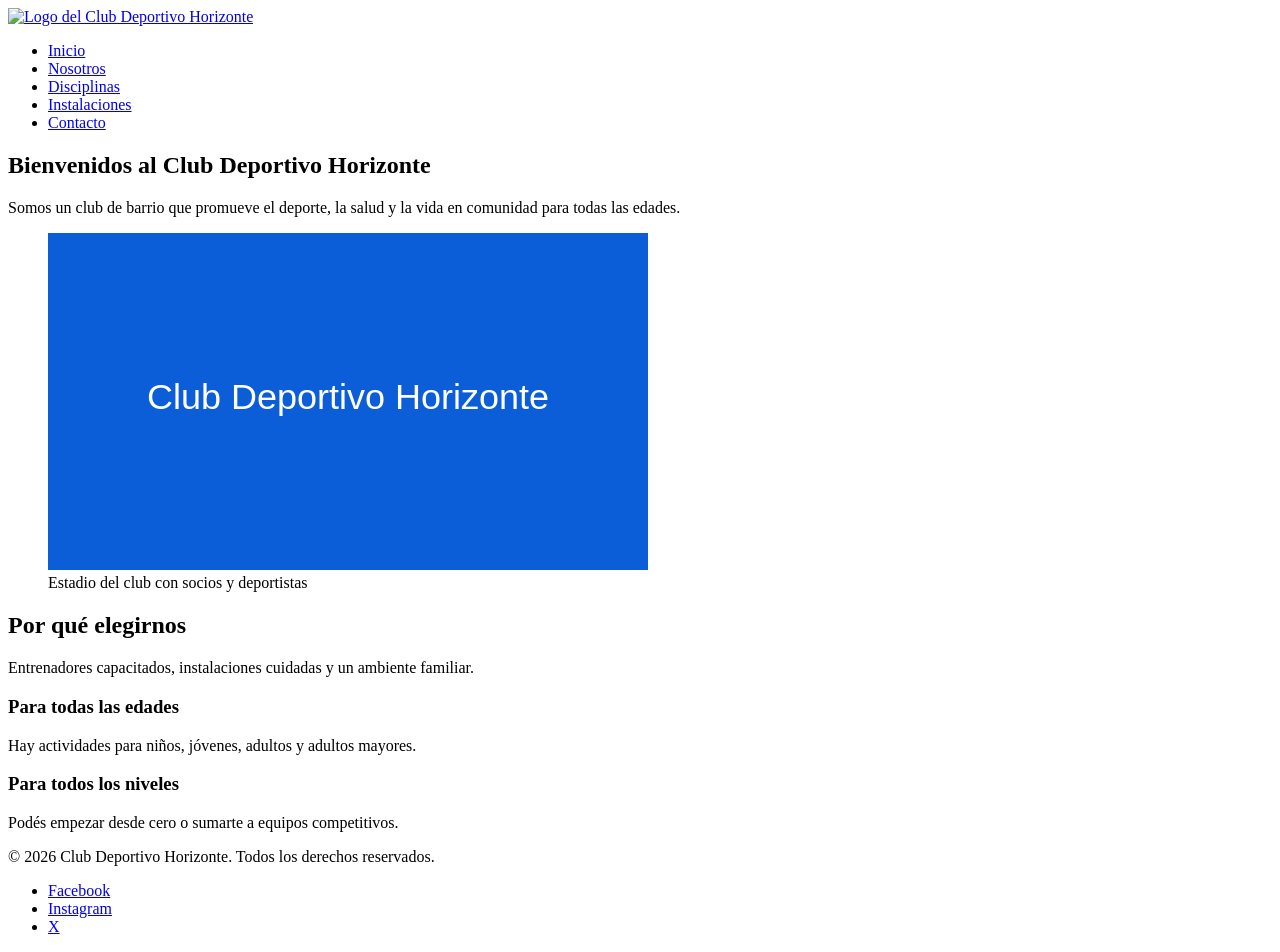
==== index.html @ 77b9046f "Add files via upload" ====
<!DOCTYPE html>
<html lang="es">
<head>
  <meta charset="UTF-8">
  <meta name="viewport" content="width=device-width, initial-scale=1.0">
  <meta name="description" content="Club Deportivo Horizonte - Inicio">
  <title>Inicio | Club Deportivo Horizonte</title>
</head>
<body>

  <header>
    <a href="index.html">
      <img src="img/logo.jpg" alt="Logo del Club Deportivo Horizonte" width="80" height="80">
    </a>
    <nav>
      <ul>
          <li><a href="index.html">Inicio</a></li>
          <li><a href="pages/nosotros.html">Nosotros</a></li>
          <li><a href="pages/disciplinas.html">Disciplinas</a></li>
          <li><a href="pages/instalaciones.html">Instalaciones</a></li>
          <li><a href="pages/contacto.html">Contacto</a></li>
      </ul>
    </nav>
  </header>

  <main>
    <section>
      <h1>Bienvenidos al Club Deportivo Horizonte</h1>
      <p>Somos un club de barrio que promueve el deporte, la salud y la vida en comunidad para todas las edades.</p>
      <figure>
        <img src="img/inicio.svg" alt="Estadio del club con socios y deportistas" width="600">
        <figcaption>Estadio del club con socios y deportistas</figcaption>
      </figure>
    </section>

      <section>
        <h2>Por qué elegirnos</h2>
        <p>Entrenadores capacitados, instalaciones cuidadas y un ambiente familiar.</p>
        <h3>Para todas las edades</h3>
        <p>Hay actividades para niños, jóvenes, adultos y adultos mayores.</p>
        <h3>Para todos los niveles</h3>
        <p>Podés empezar desde cero o sumarte a equipos competitivos.</p>
      </section>

  </main>

  <footer>
    <p>&copy; 2026 Club Deportivo Horizonte. Todos los derechos reservados.</p>
    <ul>
      <li><a href="https://www.facebook.com/" target="_blank" rel="noopener">Facebook</a></li>
      <li><a href="https://www.instagram.com/" target="_blank" rel="noopener">Instagram</a></li>
      <li><a href="https://x.com/" target="_blank" rel="noopener">X</a></li>
    </ul>
  </footer>

</body>
</html>
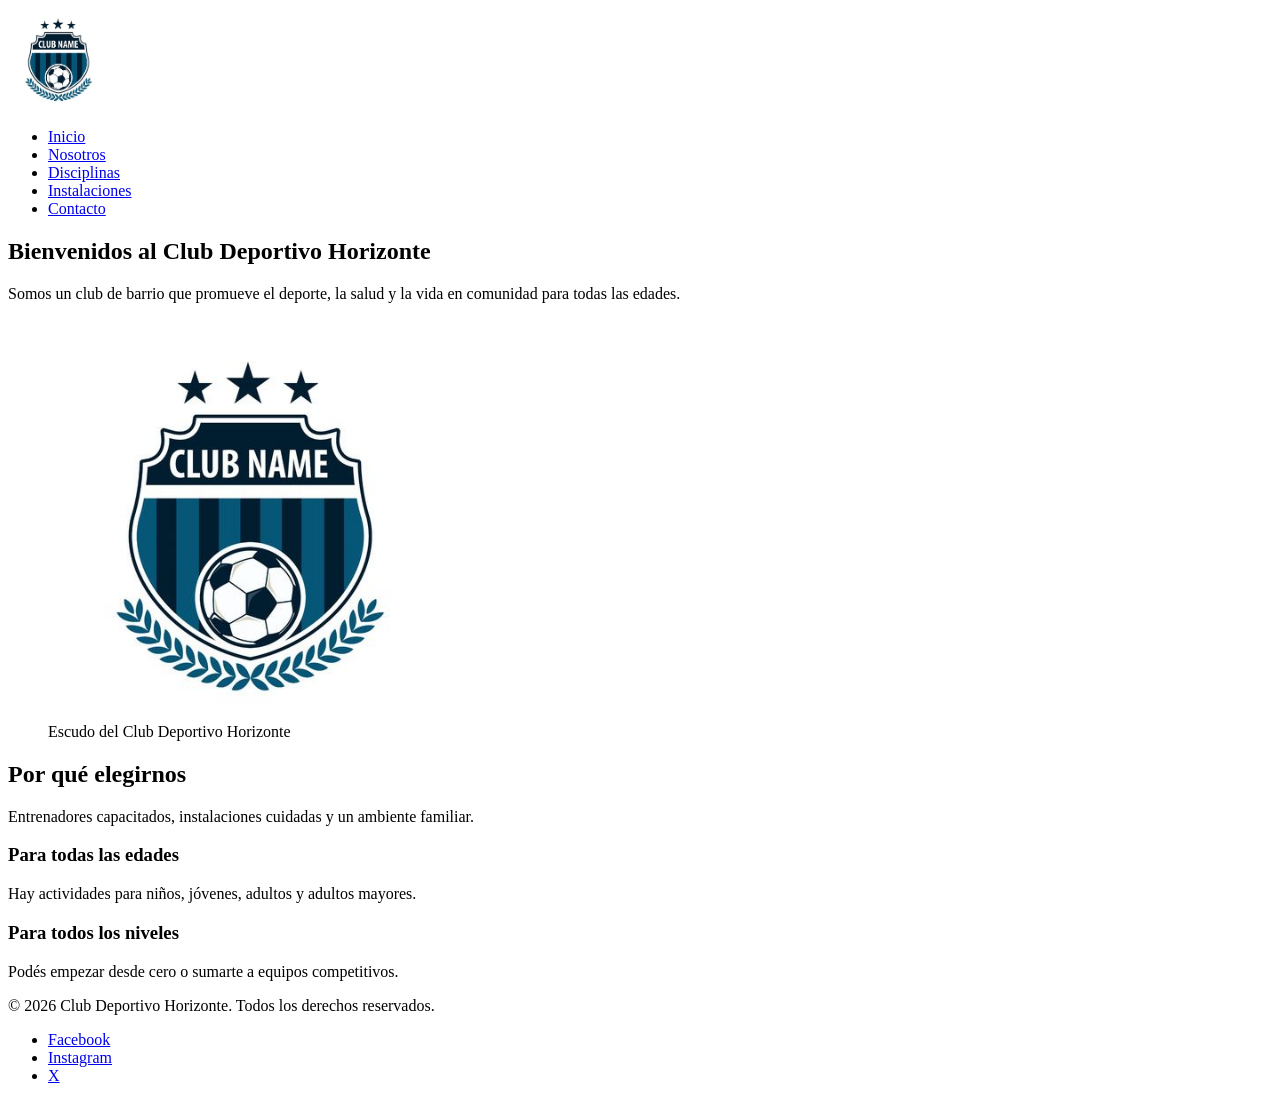
==== commit 29a99bc4: "Add files via upload" ====
--- a/index.html
+++ b/index.html
@@ -5,12 +5,13 @@
   <meta name="viewport" content="width=device-width, initial-scale=1.0">
   <meta name="description" content="Club Deportivo Horizonte - Inicio">
   <title>Inicio | Club Deportivo Horizonte</title>
+  <link rel="icon" type="image/jpeg" href="img/logo.jpg">
 </head>
 <body>
 
   <header>
     <a href="index.html">
-      <img src="img/logo.jpg" alt="Logo del Club Deportivo Horizonte" width="80" height="80">
+      <img src="img/logo.jpg" alt="Escudo del Club Deportivo Horizonte" width="100">
     </a>
     <nav>
       <ul>
@@ -28,8 +29,8 @@
       <h1>Bienvenidos al Club Deportivo Horizonte</h1>
       <p>Somos un club de barrio que promueve el deporte, la salud y la vida en comunidad para todas las edades.</p>
       <figure>
-        <img src="img/inicio.svg" alt="Estadio del club con socios y deportistas" width="600">
-        <figcaption>Estadio del club con socios y deportistas</figcaption>
+        <img src="img/logo.jpg" alt="Escudo del Club Deportivo Horizonte" width="400">
+        <figcaption>Escudo del Club Deportivo Horizonte</figcaption>
       </figure>
     </section>
 
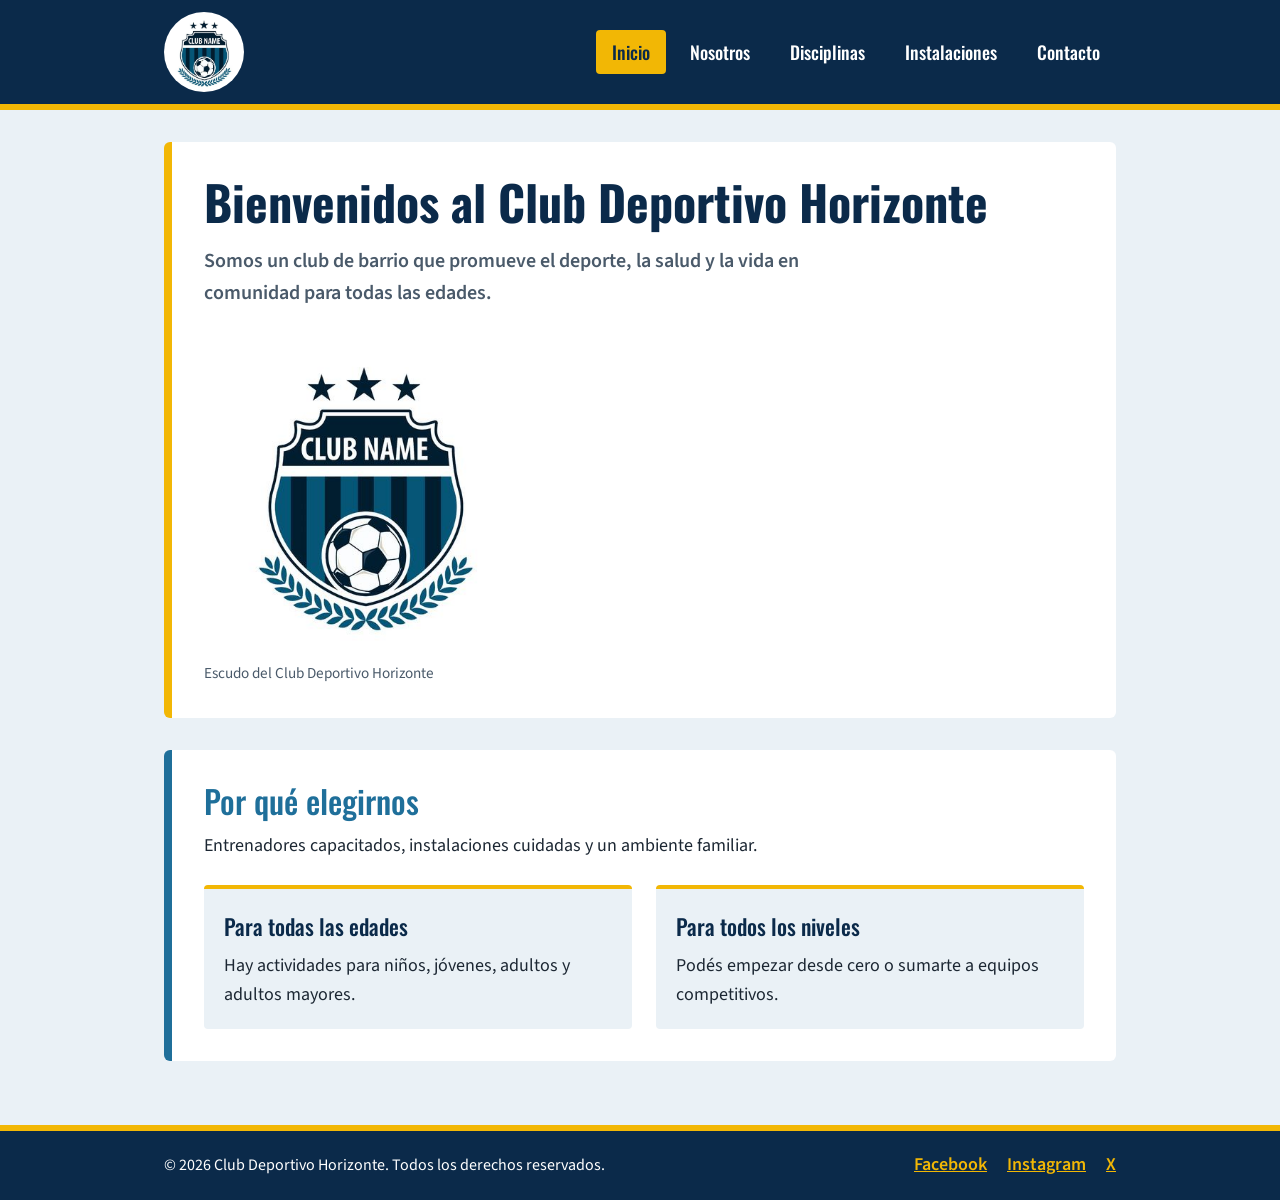
==== commit d71a7456: "Add files via upload" ====
--- a/index.html
+++ b/index.html
@@ -6,52 +6,65 @@
   <meta name="description" content="Club Deportivo Horizonte - Inicio">
   <title>Inicio | Club Deportivo Horizonte</title>
   <link rel="icon" type="image/jpeg" href="img/logo.jpg">
+  <link rel="preconnect" href="https://fonts.googleapis.com">
+  <link rel="preconnect" href="https://fonts.gstatic.com" crossorigin>
+  <link href="https://fonts.googleapis.com/css2?family=Oswald:wght@500;700&family=Source+Sans+3:wght@400;600&display=swap" rel="stylesheet">
+  <link rel="stylesheet" href="styles/styles.css">
 </head>
-<body>
+<body class="pagina">
 
-  <header>
-    <a href="index.html">
-      <img src="img/logo.jpg" alt="Escudo del Club Deportivo Horizonte" width="100">
-    </a>
-    <nav>
-      <ul>
-          <li><a href="index.html">Inicio</a></li>
-          <li><a href="pages/nosotros.html">Nosotros</a></li>
-          <li><a href="pages/disciplinas.html">Disciplinas</a></li>
-          <li><a href="pages/instalaciones.html">Instalaciones</a></li>
-          <li><a href="pages/contacto.html">Contacto</a></li>
-      </ul>
-    </nav>
+  <header class="encabezado">
+    <div class="encabezado__contenido">
+      <a class="logo" href="index.html">
+        <img class="logo__imagen" src="img/logo.jpg" alt="Escudo del Club Deportivo Horizonte">
+      </a>
+      <nav class="menu" aria-label="Navegación principal">
+        <ul class="menu__lista">
+          <li class="menu__item"><a class="menu__enlace menu__enlace--activo" href="index.html">Inicio</a></li>
+          <li class="menu__item"><a class="menu__enlace" href="pages/nosotros.html">Nosotros</a></li>
+          <li class="menu__item"><a class="menu__enlace" href="pages/disciplinas.html">Disciplinas</a></li>
+          <li class="menu__item"><a class="menu__enlace" href="pages/instalaciones.html">Instalaciones</a></li>
+          <li class="menu__item"><a class="menu__enlace" href="pages/contacto.html">Contacto</a></li>
+        </ul>
+      </nav>
+    </div>
   </header>
 
-  <main>
-    <section>
-      <h1>Bienvenidos al Club Deportivo Horizonte</h1>
-      <p>Somos un club de barrio que promueve el deporte, la salud y la vida en comunidad para todas las edades.</p>
-      <figure>
-        <img src="img/logo.jpg" alt="Escudo del Club Deportivo Horizonte" width="400">
-        <figcaption>Escudo del Club Deportivo Horizonte</figcaption>
+  <main class="contenido">
+    <section class="seccion seccion--principal">
+      <h1 class="titulo-principal">Bienvenidos al Club Deportivo Horizonte</h1>
+      <p class="texto texto--destacado">Somos un club de barrio que promueve el deporte, la salud y la vida en comunidad para todas las edades.</p>
+      <figure class="figura figura--escudo">
+        <img class="figura__imagen" src="img/logo.jpg" alt="Escudo del Club Deportivo Horizonte">
+        <figcaption class="figura__leyenda">Escudo del Club Deportivo Horizonte</figcaption>
       </figure>
     </section>
 
-      <section>
-        <h2>Por qué elegirnos</h2>
-        <p>Entrenadores capacitados, instalaciones cuidadas y un ambiente familiar.</p>
-        <h3>Para todas las edades</h3>
-        <p>Hay actividades para niños, jóvenes, adultos y adultos mayores.</p>
-        <h3>Para todos los niveles</h3>
-        <p>Podés empezar desde cero o sumarte a equipos competitivos.</p>
-      </section>
-
+    <section class="seccion">
+      <h2 class="titulo-seccion">Por qué elegirnos</h2>
+      <p class="texto">Entrenadores capacitados, instalaciones cuidadas y un ambiente familiar.</p>
+      <div class="tarjetas">
+          <article class="tarjeta">
+            <h3 class="tarjeta__titulo">Para todas las edades</h3>
+            <p class="texto">Hay actividades para niños, jóvenes, adultos y adultos mayores.</p>
+          </article>
+          <article class="tarjeta">
+            <h3 class="tarjeta__titulo">Para todos los niveles</h3>
+            <p class="texto">Podés empezar desde cero o sumarte a equipos competitivos.</p>
+          </article>
+      </div>
+    </section>
   </main>
 
-  <footer>
-    <p>&copy; 2026 Club Deportivo Horizonte. Todos los derechos reservados.</p>
-    <ul>
-      <li><a href="https://www.facebook.com/" target="_blank" rel="noopener">Facebook</a></li>
-      <li><a href="https://www.instagram.com/" target="_blank" rel="noopener">Instagram</a></li>
-      <li><a href="https://x.com/" target="_blank" rel="noopener">X</a></li>
-    </ul>
+  <footer class="pie">
+    <div class="pie__contenido">
+      <p class="pie__texto">&copy; 2026 Club Deportivo Horizonte. Todos los derechos reservados.</p>
+      <ul class="pie__redes">
+        <li><a class="pie__enlace" href="https://www.facebook.com/" target="_blank" rel="noopener">Facebook</a></li>
+        <li><a class="pie__enlace" href="https://www.instagram.com/" target="_blank" rel="noopener">Instagram</a></li>
+        <li><a class="pie__enlace" href="https://x.com/" target="_blank" rel="noopener">X</a></li>
+      </ul>
+    </div>
   </footer>
 
 </body>
--- a/styles/styles.css
+++ b/styles/styles.css
@@ -0,0 +1,274 @@
+/* ==========================================================
+   CLUB DEPORTIVO HORIZONTE - Hoja de estilos
+   Paleta tomada del escudo: azul marino, azul petróleo y dorado
+   ========================================================== */
+
+
+/* ---------- 1. VARIABLES (paleta y tipografía) ---------- */
+:root {
+  /* Colores */
+  --color-primario: #0b2a4a;     /* azul marino */
+  --color-secundario: #1f6f9a;   /* azul petróleo */
+  --color-acento: #f2b705;       /* dorado */
+  --color-fondo: #eaf1f6;        /* fondo de la página */
+  --color-superficie: #ffffff;   /* tarjetas y secciones */
+  --color-texto: #1c2733;        /* texto principal */
+  --color-texto-suave: #4a5a6a;  /* texto secundario */
+
+}
+
+
+/* ---------- 2. REINICIO Y BASE ---------- */
+* {
+  box-sizing: border-box;
+  margin: 0;
+  padding: 0;
+}
+
+.pagina {
+  display: flex;
+  flex-direction: column;
+  min-height: 100vh;
+  font-family: 'Source Sans 3', Arial, sans-serif;
+  font-size: 1.125rem;
+  line-height: 1.6;
+  color: var(--color-texto);
+  background-color: var(--color-fondo);
+}
+
+img {
+  display: block;
+  max-width: 100%;
+  height: auto;
+}
+
+ul {
+  list-style: none;
+}
+
+a {
+  color: var(--color-secundario);
+}
+
+
+/* ---------- 3. TIPOGRAFÍA ---------- */
+.titulo-principal {
+  font-family: 'Oswald', 'Arial Narrow', sans-serif;
+  font-size: 3rem;
+  font-weight: 700;
+  line-height: 1.15;
+  color: var(--color-primario);
+  margin-bottom: 1rem;
+}
+
+.titulo-seccion {
+  font-family: 'Oswald', 'Arial Narrow', sans-serif;
+  font-size: 2rem;
+  font-weight: 500;
+  line-height: 1.2;
+  color: var(--color-secundario);
+  margin-bottom: 0.75rem;
+}
+
+.tarjeta__titulo {
+  font-family: 'Oswald', 'Arial Narrow', sans-serif;
+  font-size: 1.375rem;
+  font-weight: 500;
+  color: var(--color-primario);
+  margin-bottom: 0.5rem;
+}
+
+.texto {
+  font-size: 1.125rem;
+  font-weight: 400;
+  max-width: 65ch;
+}
+
+.texto--destacado {
+  font-size: 1.25rem;
+  font-weight: 600;
+  color: var(--color-texto-suave);
+  margin-bottom: 1.5rem;
+}
+
+
+/* ---------- 4. ENCABEZADO Y NAVEGACIÓN ---------- */
+.encabezado {
+  background-color: var(--color-primario);
+  border-bottom: 6px solid var(--color-acento);
+}
+
+.encabezado__contenido {
+  display: flex;
+  flex-wrap: wrap;
+  align-items: center;
+  justify-content: space-between;
+  gap: 1rem;
+  max-width: 1000px;
+  margin: 0 auto;
+  padding: 0.75rem 1.5rem;
+}
+
+.logo__imagen {
+  width: 80px;
+  height: 80px;
+  border-radius: 50%;
+  background-color: var(--color-superficie);
+}
+
+.menu__lista {
+  display: flex;
+  flex-wrap: wrap;
+  gap: 0.5rem;
+}
+
+.menu__enlace {
+  display: block;
+  padding: 0.5rem 1rem;
+  font-family: 'Oswald', 'Arial Narrow', sans-serif;
+  font-size: 1.125rem;
+  font-weight: 500;
+  color: #ffffff;
+  text-decoration: none;
+  border-radius: 4px;
+}
+
+.menu__enlace:hover,
+.menu__enlace:focus-visible {
+  background-color: var(--color-secundario);
+}
+
+.menu__enlace--activo {
+  color: var(--color-primario);
+  background-color: var(--color-acento);
+}
+
+.menu__enlace--activo:hover,
+.menu__enlace--activo:focus-visible {
+  background-color: var(--color-acento);
+}
+
+
+/* ---------- 5. CONTENIDO PRINCIPAL ---------- */
+.contenido {
+  flex: 1;
+  width: 100%;
+  max-width: 1000px;
+  margin: 0 auto;
+  padding: 2rem 1.5rem;
+}
+
+.seccion {
+  background-color: var(--color-superficie);
+  border-left: 8px solid var(--color-secundario);
+  border-radius: 6px;
+  padding: 2rem;
+  margin-bottom: 2rem;
+}
+
+.seccion--principal {
+  border-left-color: var(--color-acento);
+}
+
+
+/* ---------- 6. IMÁGENES ---------- */
+.figura {
+  margin-top: 0.5rem;
+}
+
+.figura__imagen {
+  width: 100%;
+  border-radius: 6px;
+}
+
+.figura__leyenda {
+  margin-top: 0.5rem;
+  font-size: 0.95rem;
+  color: var(--color-texto-suave);
+}
+
+.figura--escudo {
+  max-width: 320px;
+}
+
+.figura--ancha {
+  max-width: 640px;
+}
+
+.figura--vertical {
+  max-width: 340px;
+}
+
+
+/* ---------- 7. TARJETAS ---------- */
+.tarjetas {
+  display: grid;
+  grid-template-columns: repeat(auto-fit, minmax(240px, 1fr));
+  gap: 1.5rem;
+  margin-top: 1.5rem;
+}
+
+.tarjeta {
+  background-color: var(--color-fondo);
+  border-top: 4px solid var(--color-acento);
+  border-radius: 4px;
+  padding: 1.25rem;
+}
+
+
+/* ---------- 8. PIE DE PÁGINA ---------- */
+.pie {
+  background-color: var(--color-primario);
+  color: #ffffff;
+  border-top: 6px solid var(--color-acento);
+}
+
+.pie__contenido {
+  display: flex;
+  flex-wrap: wrap;
+  align-items: center;
+  justify-content: space-between;
+  gap: 1rem;
+  max-width: 1000px;
+  margin: 0 auto;
+  padding: 1.25rem 1.5rem;
+}
+
+.pie__texto {
+  font-size: 1rem;
+}
+
+.pie__redes {
+  display: flex;
+  gap: 1.25rem;
+}
+
+.pie__enlace {
+  color: var(--color-acento);
+  font-weight: 600;
+}
+
+.pie__enlace:hover,
+.pie__enlace:focus-visible {
+  color: #ffffff;
+}
+
+
+/* ---------- 9. ADAPTACIÓN A CELULARES ---------- */
+@media (max-width: 600px) {
+  .titulo-principal {
+    font-size: 2.25rem;
+  }
+
+  .titulo-seccion {
+    font-size: 1.625rem;
+  }
+
+  .seccion {
+    padding: 1.25rem;
+  }
+
+  .encabezado__contenido {
+    justify-content: center;
+  }
+}
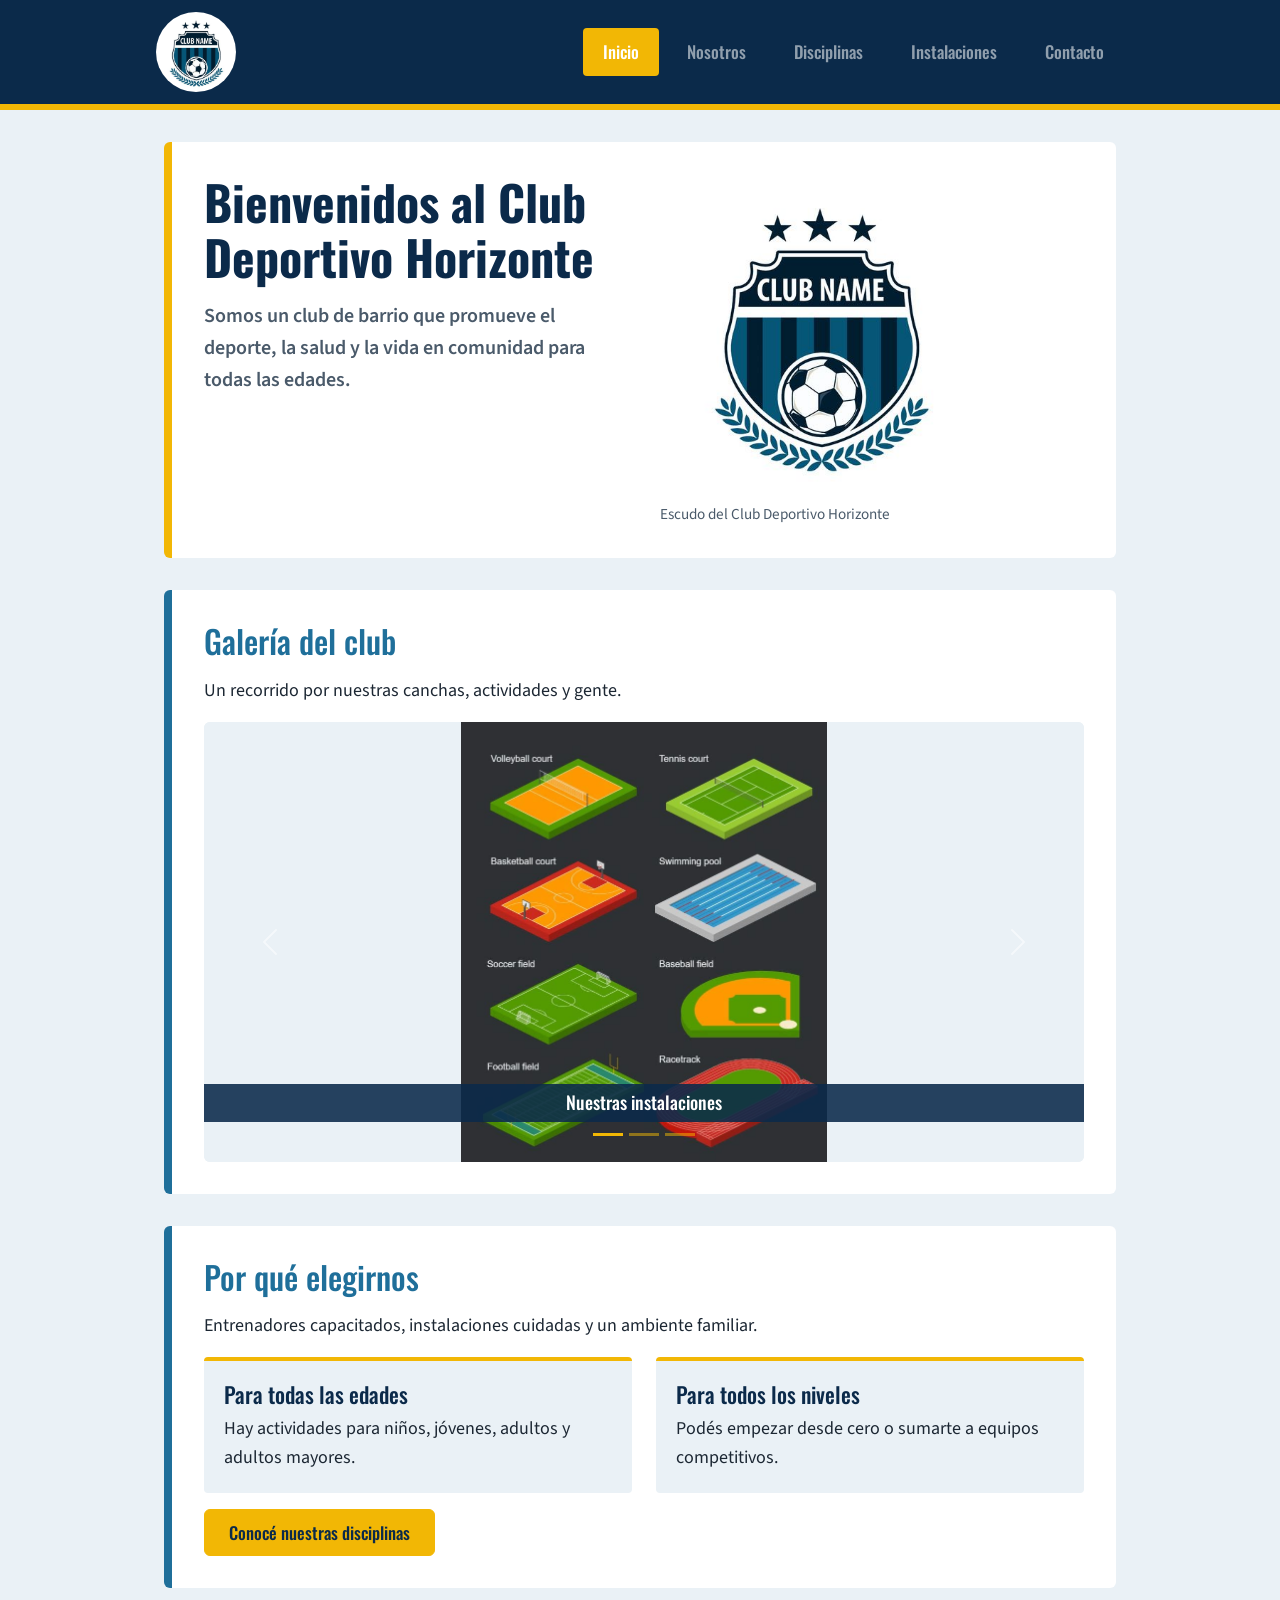
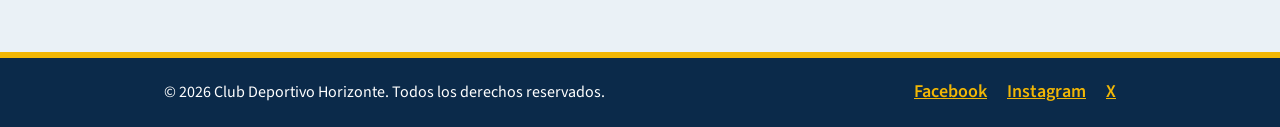
==== commit aafd370a: "Add files via upload" ====
--- a/index.html
+++ b/index.html
@@ -9,25 +9,32 @@
   <link rel="preconnect" href="https://fonts.googleapis.com">
   <link rel="preconnect" href="https://fonts.gstatic.com" crossorigin>
   <link href="https://fonts.googleapis.com/css2?family=Oswald:wght@500;700&family=Source+Sans+3:wght@400;600&display=swap" rel="stylesheet">
+  <!-- Bootstrap (CSS por CDN): va antes de nuestro CSS para poder personalizarlo -->
+  <link href="https://cdn.jsdelivr.net/npm/bootstrap@5.3.3/dist/css/bootstrap.min.css" rel="stylesheet">
   <link rel="stylesheet" href="styles/styles.css">
 </head>
 <body class="pagina">
 
   <header class="encabezado">
-    <div class="encabezado__contenido">
-      <a class="logo" href="index.html">
-        <img class="logo__imagen" src="img/logo.jpg" alt="Escudo del Club Deportivo Horizonte">
-      </a>
-      <nav class="menu" aria-label="Navegación principal">
-        <ul class="menu__lista">
-          <li class="menu__item"><a class="menu__enlace menu__enlace--activo" href="index.html">Inicio</a></li>
-          <li class="menu__item"><a class="menu__enlace" href="pages/nosotros.html">Nosotros</a></li>
-          <li class="menu__item"><a class="menu__enlace" href="pages/disciplinas.html">Disciplinas</a></li>
-          <li class="menu__item"><a class="menu__enlace" href="pages/instalaciones.html">Instalaciones</a></li>
-          <li class="menu__item"><a class="menu__enlace" href="pages/contacto.html">Contacto</a></li>
-        </ul>
-      </nav>
-    </div>
+    <nav class="navbar navbar-expand-md navbar-club" data-bs-theme="dark" aria-label="Navegación principal">
+      <div class="container-fluid navbar__contenedor">
+        <a class="navbar-brand logo" href="index.html">
+          <img class="logo__imagen" src="img/logo.jpg" alt="Escudo del Club Deportivo Horizonte">
+        </a>
+        <button class="navbar-toggler menu__boton" type="button" data-bs-toggle="collapse" data-bs-target="#menu-principal" aria-controls="menu-principal" aria-expanded="false" aria-label="Abrir o cerrar el menú">
+          <span class="navbar-toggler-icon"></span>
+        </button>
+        <div class="collapse navbar-collapse" id="menu-principal">
+          <ul class="navbar-nav ms-auto menu__lista">
+            <li class="nav-item"><a class="nav-link menu__enlace menu__enlace--activo active" aria-current="page" href="index.html">Inicio</a></li>
+            <li class="nav-item"><a class="nav-link menu__enlace" href="pages/nosotros.html">Nosotros</a></li>
+            <li class="nav-item"><a class="nav-link menu__enlace" href="pages/disciplinas.html">Disciplinas</a></li>
+            <li class="nav-item"><a class="nav-link menu__enlace" href="pages/instalaciones.html">Instalaciones</a></li>
+            <li class="nav-item"><a class="nav-link menu__enlace" href="pages/contacto.html">Contacto</a></li>
+          </ul>
+        </div>
+      </div>
+    </nav>
   </header>
 
   <main class="contenido">
@@ -38,6 +45,46 @@
         <img class="figura__imagen" src="img/logo.jpg" alt="Escudo del Club Deportivo Horizonte">
         <figcaption class="figura__leyenda">Escudo del Club Deportivo Horizonte</figcaption>
       </figure>
+    </section>
+
+    <section class="seccion">
+      <h2 class="titulo-seccion">Galería del club</h2>
+      <p class="texto">Un recorrido por nuestras canchas, actividades y gente.</p>
+      <div id="galeria-club" class="carousel slide galeria" data-bs-ride="carousel" aria-label="Galería de imágenes del club">
+        <div class="carousel-indicators">
+        <button type="button" class="galeria__indicador active" data-bs-target="#galeria-club" data-bs-slide-to="0" aria-current="true" aria-label="Imagen 1"></button>
+        <button type="button" class="galeria__indicador" data-bs-target="#galeria-club" data-bs-slide-to="1" aria-label="Imagen 2"></button>
+        <button type="button" class="galeria__indicador" data-bs-target="#galeria-club" data-bs-slide-to="2" aria-label="Imagen 3"></button>
+        </div>
+        <div class="carousel-inner galeria__marco">
+        <div class="carousel-item active">
+          <img class="d-block w-100 galeria__imagen" src="img/instalaciones.jpg" alt="Canchas para cada deporte del club">
+          <div class="carousel-caption galeria__leyenda">
+            <h3 class="galeria__titulo">Nuestras instalaciones</h3>
+          </div>
+        </div>
+        <div class="carousel-item">
+          <img class="d-block w-100 galeria__imagen" src="img/disciplinas.jpg" alt="Distintos deportes que se practican en el club">
+          <div class="carousel-caption galeria__leyenda">
+            <h3 class="galeria__titulo">Disciplinas para todos</h3>
+          </div>
+        </div>
+        <div class="carousel-item">
+          <img class="d-block w-100 galeria__imagen" src="img/nosotros.jpg" alt="Personas del club saludando">
+          <div class="carousel-caption galeria__leyenda">
+            <h3 class="galeria__titulo">Una gran comunidad</h3>
+          </div>
+        </div>
+        </div>
+        <button class="carousel-control-prev galeria__control" type="button" data-bs-target="#galeria-club" data-bs-slide="prev">
+          <span class="carousel-control-prev-icon" aria-hidden="true"></span>
+          <span class="visually-hidden">Imagen anterior</span>
+        </button>
+        <button class="carousel-control-next galeria__control" type="button" data-bs-target="#galeria-club" data-bs-slide="next">
+          <span class="carousel-control-next-icon" aria-hidden="true"></span>
+          <span class="visually-hidden">Imagen siguiente</span>
+        </button>
+      </div>
     </section>
 
     <section class="seccion">
@@ -53,6 +100,9 @@
             <p class="texto">Podés empezar desde cero o sumarte a equipos competitivos.</p>
           </article>
       </div>
+      <div class="acciones">
+        <a class="btn boton" href="pages/disciplinas.html">Conocé nuestras disciplinas</a>
+      </div>
     </section>
   </main>
 
@@ -67,5 +117,7 @@
     </div>
   </footer>
 
+  <!-- Bootstrap (JS por CDN): va justo antes de cerrar el body -->
+  <script src="https://cdn.jsdelivr.net/npm/bootstrap@5.3.3/dist/js/bootstrap.bundle.min.js"></script>
 </body>
 </html>
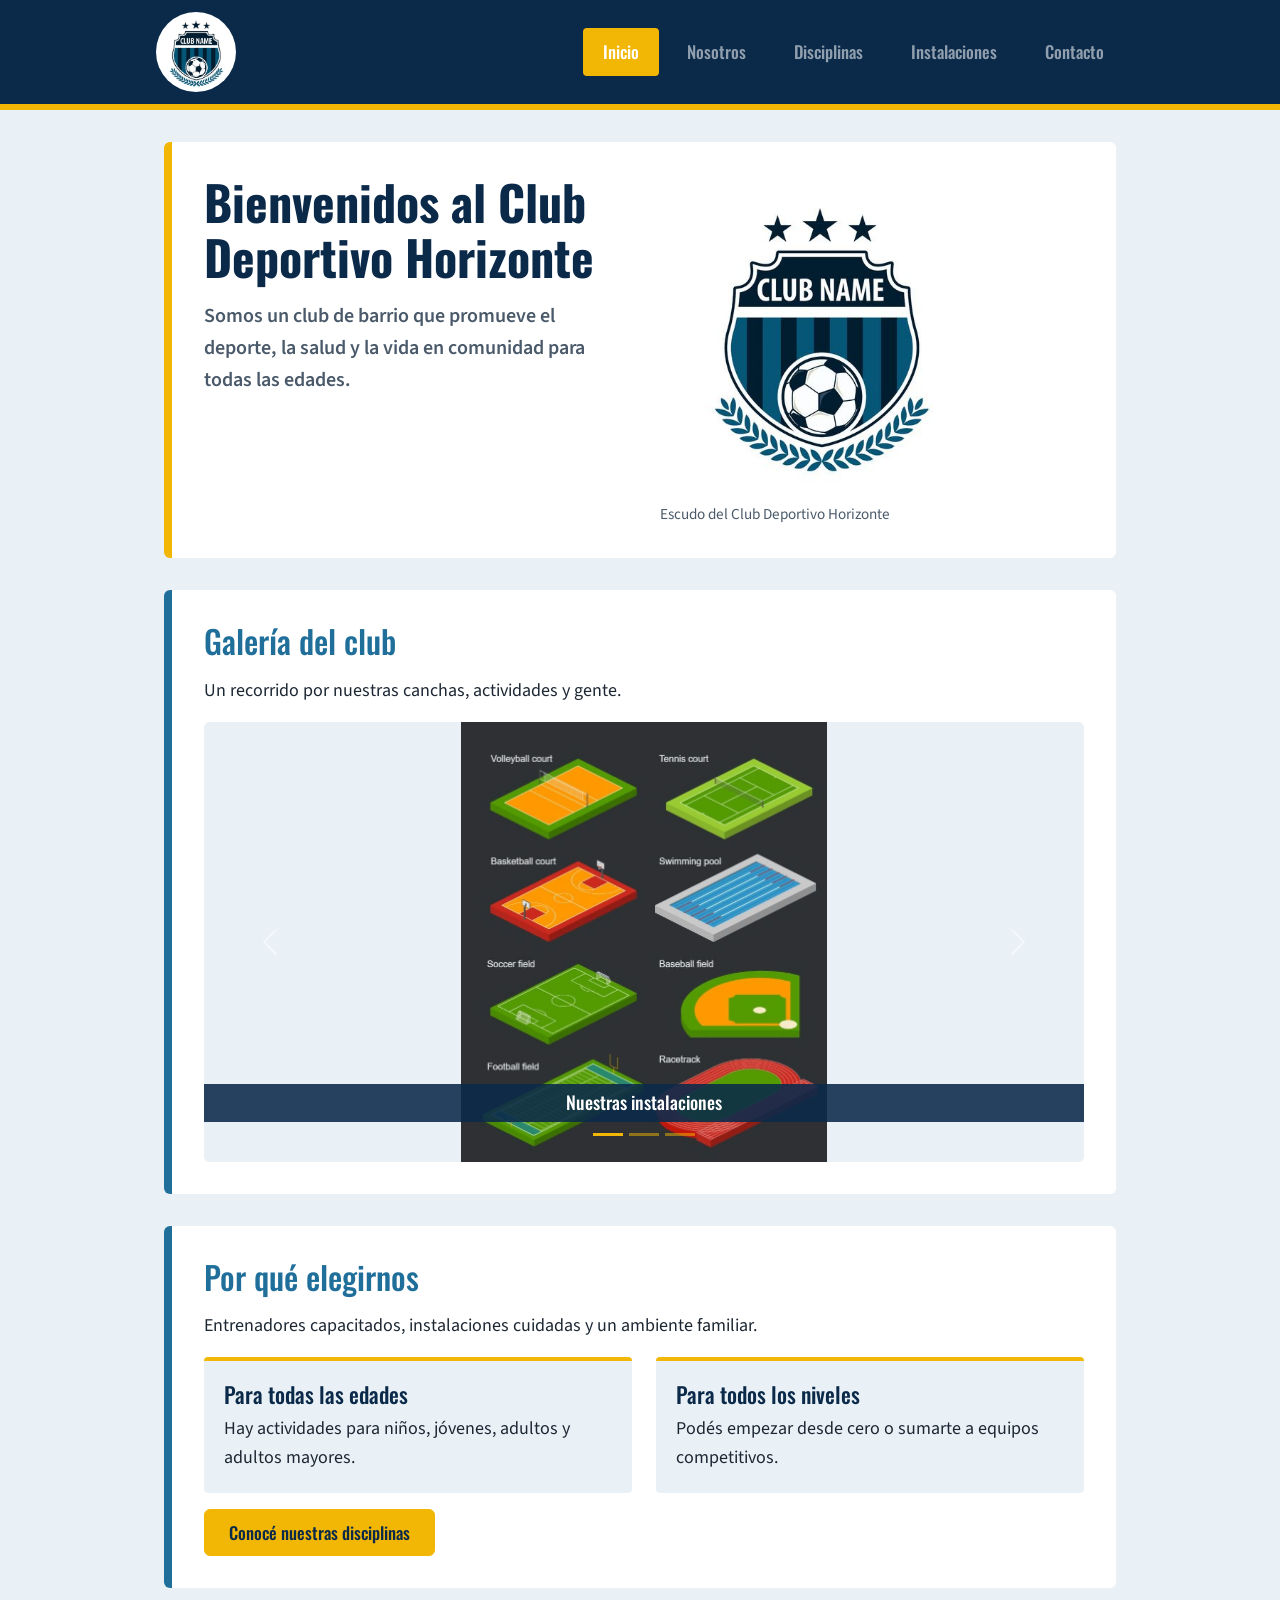
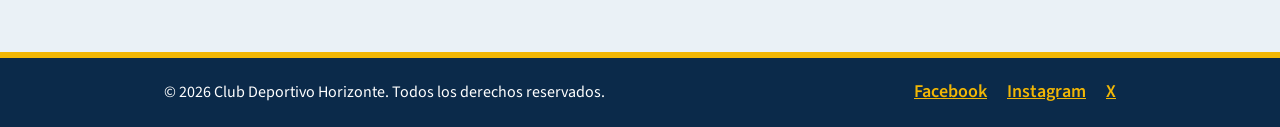
==== commit 3dba2f6c: "feat: add AOS scroll animations" ====
--- a/index.html
+++ b/index.html
@@ -11,7 +11,9 @@
   <link href="https://fonts.googleapis.com/css2?family=Oswald:wght@500;700&family=Source+Sans+3:wght@400;600&display=swap" rel="stylesheet">
   <!-- Bootstrap (CSS por CDN): va antes de nuestro CSS para poder personalizarlo -->
   <link href="https://cdn.jsdelivr.net/npm/bootstrap@5.3.3/dist/css/bootstrap.min.css" rel="stylesheet">
-  <link rel="stylesheet" href="styles/styles.css">
+  <!-- AOS (animaciones al hacer scroll): va antes de nuestro CSS -->
+  <link href="https://cdn.jsdelivr.net/npm/aos@2.3.4/dist/aos.css" rel="stylesheet">
+  <link rel="stylesheet" href="css/style.css">
 </head>
 <body class="pagina">
 
@@ -41,13 +43,13 @@
     <section class="seccion seccion--principal">
       <h1 class="titulo-principal">Bienvenidos al Club Deportivo Horizonte</h1>
       <p class="texto texto--destacado">Somos un club de barrio que promueve el deporte, la salud y la vida en comunidad para todas las edades.</p>
-      <figure class="figura figura--escudo">
+      <figure class="figura figura--escudo" data-aos="zoom-in" data-aos-delay="200">
         <img class="figura__imagen" src="img/logo.jpg" alt="Escudo del Club Deportivo Horizonte">
         <figcaption class="figura__leyenda">Escudo del Club Deportivo Horizonte</figcaption>
       </figure>
     </section>
 
-    <section class="seccion">
+    <section class="seccion" data-aos="fade-up">
       <h2 class="titulo-seccion">Galería del club</h2>
       <p class="texto">Un recorrido por nuestras canchas, actividades y gente.</p>
       <div id="galeria-club" class="carousel slide galeria" data-bs-ride="carousel" aria-label="Galería de imágenes del club">
@@ -87,7 +89,7 @@
       </div>
     </section>
 
-    <section class="seccion">
+    <section class="seccion" data-aos="fade-up">
       <h2 class="titulo-seccion">Por qué elegirnos</h2>
       <p class="texto">Entrenadores capacitados, instalaciones cuidadas y un ambiente familiar.</p>
       <div class="tarjetas">
@@ -119,5 +121,8 @@
 
   <!-- Bootstrap (JS por CDN): va justo antes de cerrar el body -->
   <script src="https://cdn.jsdelivr.net/npm/bootstrap@5.3.3/dist/js/bootstrap.bundle.min.js"></script>
+  <!-- AOS (JS por CDN) y script propio que lo inicia -->
+  <script src="https://cdn.jsdelivr.net/npm/aos@2.3.4/dist/aos.js"></script>
+  <script src="js/main.js"></script>
 </body>
 </html>
--- a/css/style.css
+++ b/css/style.css
@@ -0,0 +1,557 @@
+@charset "UTF-8";
+/* ==========================================================
+   CLUB DEPORTIVO HORIZONTE - Archivo maestro de estilos
+   Único punto de entrada: reúne todos los partials con @use.
+   Compilar con:  sass scss/main.scss css/style.css
+   Mobile-First + Bootstrap por CDN (el CSS compilado se carga
+   DESPUÉS de Bootstrap para poder personalizarlo).
+   Paleta tomada del escudo: azul marino, azul petróleo y dorado
+   ========================================================== */
+/* ==========================================================
+   VARIABLES - Todos los valores que se repiten viven acá.
+   Si querés cambiar un color o una medida, se cambia una
+   sola vez en este archivo.
+   ========================================================== */
+/* ---------- Colores (paleta tomada del escudo) ---------- */
+/* Transparencias derivadas del azul marino */
+/* ---------- Tipografía (siempre con fuente de respaldo) ---------- */
+/* ---------- Espaciado ---------- */
+/* ---------- Bordes y radios ---------- */
+/* ---------- Transiciones ---------- */
+/* ---------- Medidas del layout ---------- */
+/* ---------- Breakpoints (mobile-first: siempre min-width) ---------- */
+/* ---------- Ícono del acordeón abierto (flecha blanca) ---------- */
+/* ==========================================================
+   MIXINS - Bloques de estilo reutilizables
+   ========================================================== */
+/* ---------- 1. REINICIO GLOBAL (Box Model) ---------- */
+* {
+  margin: 0;
+  padding: 0;
+  box-sizing: border-box;
+}
+
+/* ---------- 2. BASE (mobile) ---------- */
+.pagina {
+  display: flex;
+  flex-direction: column;
+  min-height: 100vh;
+  font-family: "Source Sans 3", Arial, sans-serif;
+  font-size: 1.0625rem;
+  line-height: 1.6;
+  color: #1c2733;
+  background-color: #eaf1f6;
+}
+@media (min-width: 768px) {
+  .pagina {
+    font-size: 1.125rem;
+  }
+}
+
+/* Bootstrap agrega márgenes y rellenos a estas etiquetas: los quitamos
+   para seguir controlando el espaciado con gap */
+h1, h2, h3, p, ul, figure {
+  margin: 0;
+}
+
+ul {
+  padding: 0;
+  list-style: none;
+}
+
+img {
+  display: block;
+  max-width: 100%;
+  height: auto;
+}
+
+a {
+  color: #1f6f9a;
+}
+
+/* ---------- TIPOGRAFÍA (mobile) ---------- */
+.titulo-principal {
+  grid-area: titulo;
+  font-family: "Oswald", "Arial Narrow", sans-serif;
+  font-size: 2.25rem;
+  font-weight: 700;
+  line-height: 1.15;
+  color: #0b2a4a;
+}
+@media (min-width: 768px) {
+  .titulo-principal {
+    font-size: 2.75rem;
+  }
+}
+@media (min-width: 1024px) {
+  .titulo-principal {
+    font-size: 3rem;
+  }
+}
+
+.titulo-seccion {
+  font-family: "Oswald", "Arial Narrow", sans-serif;
+  font-size: 1.625rem;
+  font-weight: 500;
+  line-height: 1.2;
+  color: #1f6f9a;
+}
+@media (min-width: 768px) {
+  .titulo-seccion {
+    font-size: 2rem;
+  }
+}
+
+.texto {
+  font-size: 1.0625rem;
+  font-weight: 400;
+  max-width: 65ch;
+}
+@media (min-width: 768px) {
+  .texto {
+    font-size: 1.125rem;
+  }
+}
+.texto--destacado {
+  grid-area: texto;
+  font-size: 1.125rem;
+  font-weight: 600;
+  color: #4a5a6a;
+}
+@media (min-width: 768px) {
+  .texto--destacado {
+    font-size: 1.25rem;
+  }
+}
+
+/* ---------- ENCABEZADO Y LOGO ---------- */
+.encabezado {
+  background-color: #0b2a4a;
+  border-bottom: 6px solid #f2b705;
+}
+
+.logo {
+  display: block;
+  padding: 0;
+  margin: 0;
+  border-radius: 50%;
+  transition: transform 0.25s ease;
+}
+.logo__imagen {
+  width: 72px;
+  height: 72px;
+  border-radius: 50%;
+  background-color: #ffffff;
+}
+@media (min-width: 768px) {
+  .logo__imagen {
+    width: 80px;
+    height: 80px;
+  }
+}
+.logo:hover {
+  transform: scale(1.06);
+}
+.logo:focus-visible {
+  outline: 3px solid #f2b705;
+  outline-offset: 4px;
+}
+.logo:active {
+  transform: scale(0.96);
+}
+
+/* ---------- NAVBAR DE BOOTSTRAP (personalizada) ---------- */
+/* Variables de Bootstrap redefinidas con nuestra paleta */
+.navbar-club {
+  --bs-navbar-color: #ffffff;
+  --bs-navbar-hover-color: #ffffff;
+  --bs-navbar-active-color: #0b2a4a;
+  --bs-navbar-nav-link-padding-x: 20px;
+  padding: 12px 0;
+}
+
+.navbar__contenedor {
+  max-width: 1000px;
+  margin: 0 auto;
+  padding-left: 16px;
+  padding-right: 16px;
+}
+
+.menu__boton {
+  transition: background-color 0.25s ease, transform 0.15s ease;
+}
+.menu__boton:hover {
+  background-color: #1f6f9a;
+}
+.menu__boton:focus-visible {
+  outline: 3px solid #f2b705;
+  outline-offset: 3px;
+  box-shadow: none;
+}
+.menu__boton:active {
+  transform: scale(0.94);
+}
+.menu__lista {
+  --bs-nav-link-padding-x: 20px;
+  --bs-nav-link-padding-y: 10px;
+  gap: 8px;
+  padding-top: 12px;
+}
+@media (min-width: 768px) {
+  .menu__lista {
+    padding-top: 0;
+  }
+}
+.menu__enlace {
+  font-family: "Oswald", "Arial Narrow", sans-serif;
+  font-size: 1.0625rem;
+  font-weight: 500;
+  border-radius: 4px;
+  transition: background-color 0.25s ease, color 0.25s ease, transform 0.15s ease;
+}
+.menu__enlace:hover {
+  background-color: #1f6f9a;
+}
+.menu__enlace:focus-visible {
+  outline: 3px solid #f2b705;
+  outline-offset: 2px;
+}
+.menu__enlace:active {
+  background-color: #0b2a4a;
+  transform: scale(0.96);
+}
+.menu__enlace--activo {
+  background-color: #f2b705;
+}
+.menu__enlace--activo:hover, .menu__enlace--activo:active {
+  background-color: #f2b705;
+}
+
+/* ---------- CONTENIDO PRINCIPAL (mobile: secciones apiladas) ---------- */
+.contenido {
+  flex: 1;
+  width: 100%;
+  max-width: 1000px;
+  margin: 0 auto;
+  padding: 20px 16px;
+}
+@media (min-width: 768px) {
+  .contenido {
+    padding: 32px 24px;
+  }
+}
+
+.seccion {
+  display: flex;
+  flex-direction: column;
+  gap: 16px;
+  background-color: #ffffff;
+  border-left: 8px solid #1f6f9a;
+  border-radius: 6px;
+  padding: 20px;
+  margin-bottom: 24px;
+}
+.seccion--principal {
+  display: grid;
+  grid-template-columns: 1fr;
+  grid-template-areas: "titulo" "texto" "imagen";
+  gap: 16px;
+  border-left-color: #f2b705;
+}
+@media (min-width: 1024px) {
+  .seccion--principal {
+    grid-template-columns: 1fr 1fr;
+    grid-template-rows: auto 1fr;
+    grid-template-areas: "titulo imagen" "texto  imagen";
+    column-gap: 32px;
+    align-items: start;
+  }
+}
+@media (min-width: 768px) {
+  .seccion {
+    padding: 32px;
+    margin-bottom: 32px;
+  }
+}
+
+/* ---------- IMÁGENES ---------- */
+.figura {
+  grid-area: imagen;
+  width: 100%;
+}
+.figura__imagen {
+  width: 100%;
+  border-radius: 6px;
+}
+.figura__leyenda {
+  margin-top: 8px;
+  font-size: 0.95rem;
+  color: #4a5a6a;
+}
+.figura--escudo {
+  max-width: 320px;
+}
+.figura--ancha {
+  max-width: 640px;
+}
+.figura--vertical {
+  max-width: 340px;
+}
+@media (min-width: 1024px) {
+  .figura {
+    align-self: center;
+  }
+}
+
+/* ---------- TARJETAS (mobile: una debajo de otra) ---------- */
+.tarjetas {
+  display: flex;
+  flex-direction: column;
+  gap: 16px;
+}
+@media (min-width: 768px) {
+  .tarjetas {
+    flex-direction: row;
+    gap: 24px;
+  }
+}
+
+.tarjeta {
+  display: flex;
+  flex-direction: column;
+  gap: 8px;
+  background-color: #eaf1f6;
+  border-top: 4px solid #f2b705;
+  border-radius: 4px;
+  padding: 20px;
+}
+.tarjeta__titulo {
+  font-family: "Oswald", "Arial Narrow", sans-serif;
+  font-size: 1.375rem;
+  font-weight: 500;
+  color: #0b2a4a;
+}
+@media (min-width: 768px) {
+  .tarjeta {
+    flex: 1 1 0;
+  }
+}
+
+/* ---------- BOTONES (Bootstrap + paleta propia) ---------- */
+.acciones {
+  display: flex;
+  flex-wrap: wrap;
+  gap: 12px;
+}
+
+.boton {
+  --bs-btn-color: #0b2a4a;
+  --bs-btn-bg: #f2b705;
+  --bs-btn-border-color: #f2b705;
+  --bs-btn-hover-color: #ffffff;
+  --bs-btn-hover-bg: #1f6f9a;
+  --bs-btn-hover-border-color: #1f6f9a;
+  --bs-btn-active-color: #ffffff;
+  --bs-btn-active-bg: #0b2a4a;
+  --bs-btn-active-border-color: #0b2a4a;
+  --bs-btn-padding-x: 24px;
+  --bs-btn-padding-y: 10px;
+  font-family: "Oswald", "Arial Narrow", sans-serif;
+  font-size: 1.0625rem;
+  font-weight: 500;
+  transition: background-color 0.25s ease, color 0.25s ease, border-color 0.25s ease, transform 0.15s ease;
+}
+.boton:hover {
+  transform: translateY(-2px);
+}
+.boton:focus-visible {
+  outline: 3px solid #0b2a4a;
+  outline-offset: 3px;
+  box-shadow: none;
+}
+.boton:active {
+  transform: translateY(0) scale(0.97);
+}
+.boton--secundario {
+  --bs-btn-color: #0b2a4a;
+  --bs-btn-bg: transparent;
+  --bs-btn-border-color: #1f6f9a;
+  --bs-btn-hover-bg: #1f6f9a;
+  --bs-btn-hover-border-color: #1f6f9a;
+}
+
+/* ---------- GALERÍA: CAROUSEL DE BOOTSTRAP ---------- */
+.galeria__marco {
+  border-radius: 6px;
+  background-color: #eaf1f6;
+}
+.galeria__imagen {
+  height: 240px;
+  object-fit: contain;
+  background-color: #eaf1f6;
+}
+@media (min-width: 768px) {
+  .galeria__imagen {
+    height: 360px;
+  }
+}
+@media (min-width: 1024px) {
+  .galeria__imagen {
+    height: 440px;
+  }
+}
+.galeria__leyenda {
+  left: 0;
+  right: 0;
+  bottom: 40px;
+  padding: 8px 16px;
+  background-color: rgba(11, 42, 74, 0.88);
+}
+.galeria__titulo {
+  font-family: "Oswald", "Arial Narrow", sans-serif;
+  font-size: 1.125rem;
+  font-weight: 500;
+}
+.galeria__control {
+  transition: opacity 0.25s ease, background-color 0.25s ease;
+}
+.galeria__control:hover {
+  opacity: 1;
+  background-color: rgba(11, 42, 74, 0.45);
+}
+.galeria__control:focus-visible {
+  opacity: 1;
+  outline: 3px solid #f2b705;
+  outline-offset: -3px;
+}
+.galeria__control:active {
+  background-color: rgba(11, 42, 74, 0.7);
+}
+
+.carousel-indicators .galeria__indicador {
+  background-color: #f2b705;
+  transition: opacity 0.25s ease, transform 0.25s ease;
+}
+.carousel-indicators .galeria__indicador:hover {
+  opacity: 1;
+  transform: scaleY(2);
+}
+.carousel-indicators .galeria__indicador:focus-visible {
+  opacity: 1;
+  outline: 3px solid #ffffff;
+  outline-offset: 2px;
+}
+.carousel-indicators .galeria__indicador:active {
+  transform: scaleY(1);
+}
+
+/* ---------- ACORDEÓN DE BOOTSTRAP (hitos) ---------- */
+.hitos {
+  --bs-accordion-border-color: #1f6f9a;
+  --bs-accordion-active-color: #ffffff;
+  --bs-accordion-active-bg: #0b2a4a;
+  --bs-accordion-btn-focus-box-shadow: none;
+  --bs-accordion-btn-active-icon: url("data:image/svg+xml,%3csvg xmlns='http://www.w3.org/2000/svg' viewBox='0 0 16 16' fill='%23ffffff'%3e%3cpath fill-rule='evenodd' d='M1.646 4.646a.5.5 0 0 1 .708 0L8 10.293l5.646-5.647a.5.5 0 0 1 .708.708l-6 6a.5.5 0 0 1-.708 0l-6-6a.5.5 0 0 1 0-.708z'/%3e%3c/svg%3e");
+}
+.hitos__boton {
+  font-family: "Oswald", "Arial Narrow", sans-serif;
+  font-size: 1.125rem;
+  font-weight: 500;
+  color: #0b2a4a;
+  transition: background-color 0.25s ease, color 0.25s ease;
+}
+.hitos__boton.collapsed:hover {
+  background-color: #eaf1f6;
+}
+.hitos__boton:not(.collapsed):hover {
+  background-color: #1f6f9a;
+}
+.hitos__boton:focus-visible {
+  outline: 3px solid #f2b705;
+  outline-offset: -3px;
+}
+.hitos__boton.collapsed:active {
+  background-color: #d5e3ed;
+}
+.hitos__cuerpo {
+  color: #1c2733;
+}
+
+/* ---------- MODAL DE BOOTSTRAP ---------- */
+.ventana {
+  border: 0;
+  border-top: 6px solid #f2b705;
+  border-radius: 6px;
+}
+.ventana__titulo {
+  font-family: "Oswald", "Arial Narrow", sans-serif;
+  font-size: 1.5rem;
+  font-weight: 500;
+  color: #0b2a4a;
+}
+.ventana__cerrar {
+  transition: opacity 0.25s ease, transform 0.15s ease;
+}
+.ventana__cerrar:hover {
+  opacity: 1;
+  transform: rotate(90deg);
+}
+.ventana__cerrar:focus-visible {
+  outline: 3px solid #f2b705;
+  box-shadow: none;
+}
+.ventana__cerrar:active {
+  transform: rotate(90deg) scale(0.9);
+}
+
+/* ---------- PIE DE PÁGINA (mobile) ---------- */
+.pie {
+  background-color: #0b2a4a;
+  color: #ffffff;
+  border-top: 6px solid #f2b705;
+}
+.pie__contenido {
+  display: flex;
+  flex-direction: column;
+  gap: 12px;
+  align-items: center;
+  max-width: 1000px;
+  margin: 0 auto;
+  padding: 20px 16px;
+  text-align: center;
+}
+@media (min-width: 768px) {
+  .pie__contenido {
+    flex-direction: row;
+    justify-content: space-between;
+    padding: 20px 24px;
+    text-align: left;
+  }
+}
+.pie__texto {
+  font-size: 1rem;
+}
+.pie__redes {
+  display: flex;
+  align-items: center;
+  gap: 20px;
+}
+.pie__enlace {
+  display: inline-block;
+  color: #f2b705;
+  font-weight: 600;
+  transition: color 0.25s ease, transform 0.15s ease;
+}
+.pie__enlace:hover {
+  color: #ffffff;
+  transform: translateY(-2px);
+}
+.pie__enlace:focus-visible {
+  color: #ffffff;
+  outline: 3px solid #f2b705;
+  outline-offset: 3px;
+}
+.pie__enlace:active {
+  color: #f2b705;
+  transform: translateY(0);
+}
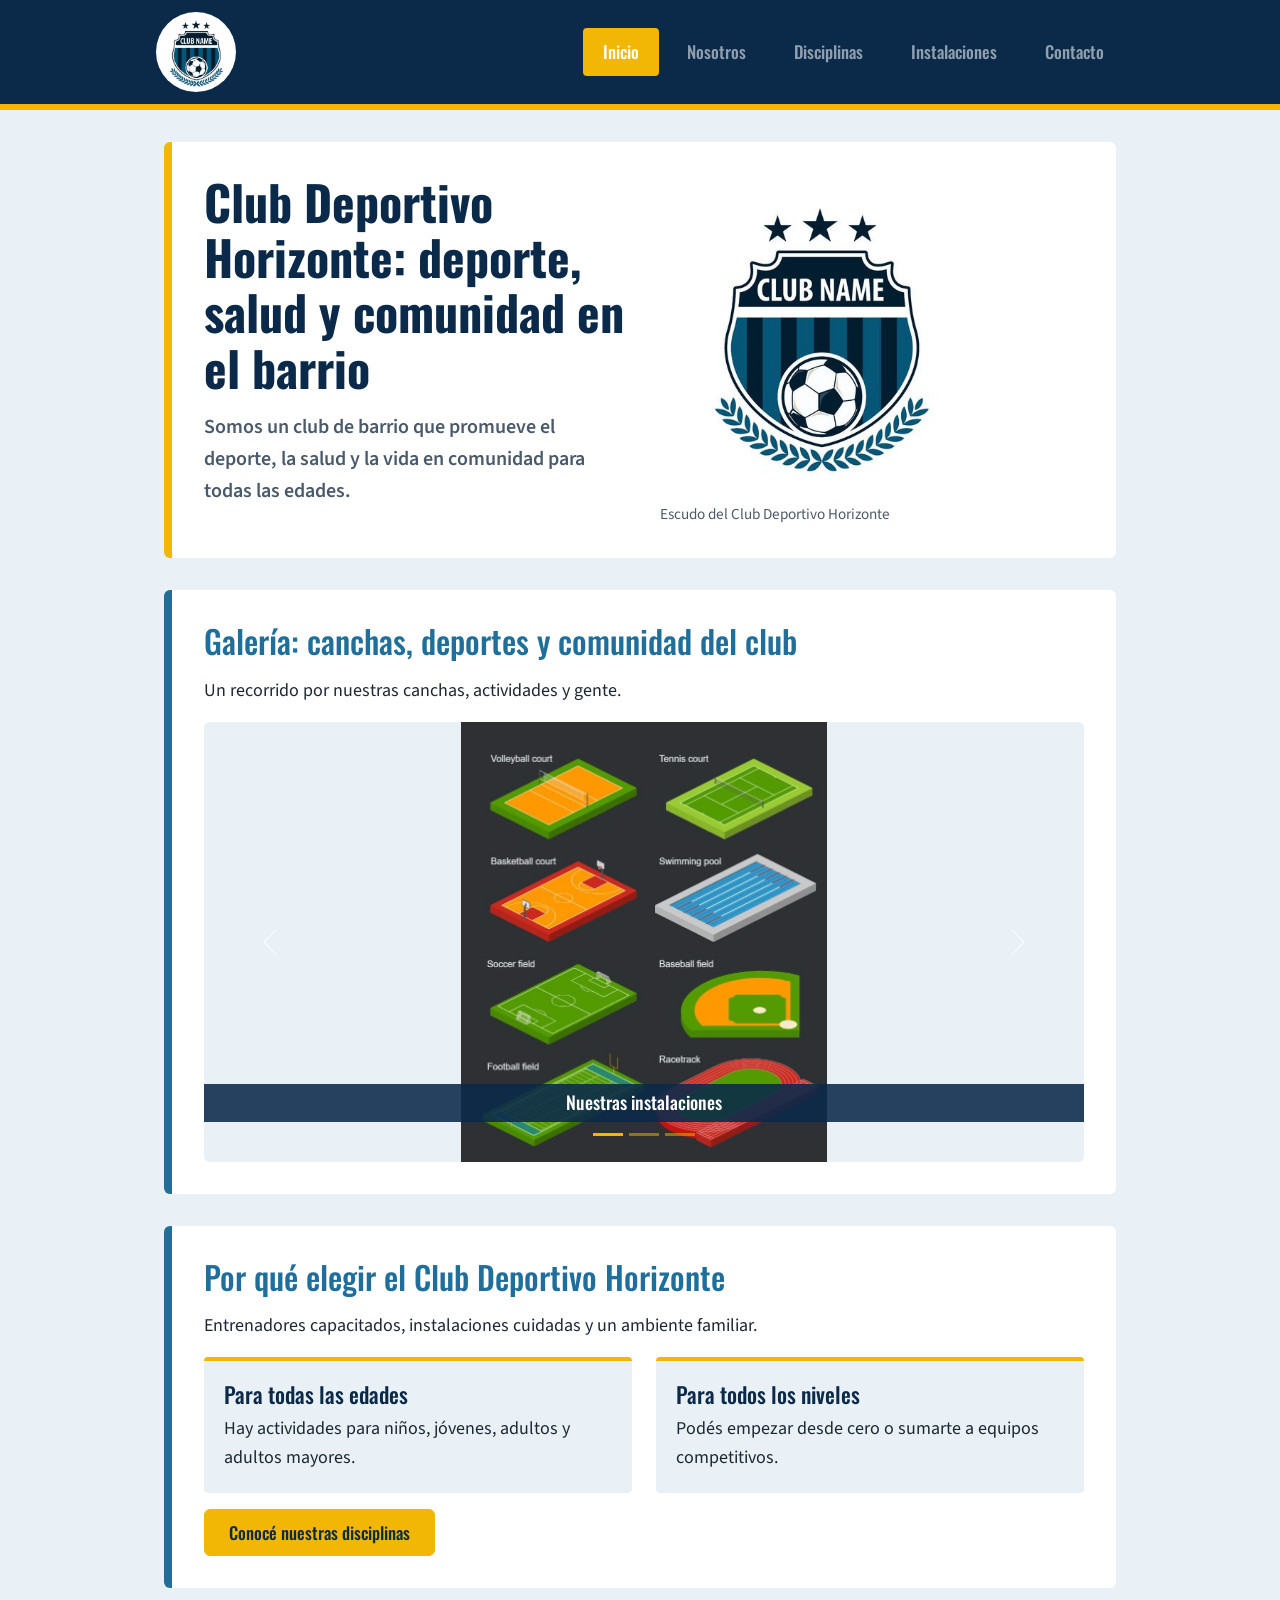
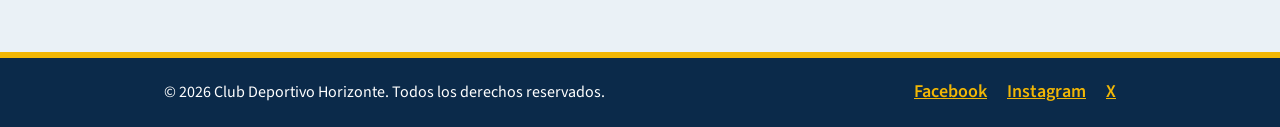
==== commit 7c52afec: "feat: improve on-page SEO and accessibility, rename images" ====
--- a/index.html
+++ b/index.html
@@ -3,9 +3,9 @@
 <head>
   <meta charset="UTF-8">
   <meta name="viewport" content="width=device-width, initial-scale=1.0">
-  <meta name="description" content="Club Deportivo Horizonte - Inicio">
-  <title>Inicio | Club Deportivo Horizonte</title>
-  <link rel="icon" type="image/jpeg" href="img/logo.jpg">
+  <meta name="description" content="Club deportivo de barrio con fútbol, básquet y natación para todas las edades y niveles. Conocé nuestras disciplinas y sumate al club.">
+  <title>Club Deportivo Horizonte | Deportes para todas las edades</title>
+  <link rel="icon" type="image/jpeg" href="img/escudo-club-deportivo-horizonte.jpg">
   <link rel="preconnect" href="https://fonts.googleapis.com">
   <link rel="preconnect" href="https://fonts.gstatic.com" crossorigin>
   <link href="https://fonts.googleapis.com/css2?family=Oswald:wght@500;700&family=Source+Sans+3:wght@400;600&display=swap" rel="stylesheet">
@@ -16,12 +16,13 @@
   <link rel="stylesheet" href="css/style.css">
 </head>
 <body class="pagina">
+  <a class="visually-hidden-focusable" href="#contenido-principal">Saltar al contenido principal</a>
 
   <header class="encabezado">
     <nav class="navbar navbar-expand-md navbar-club" data-bs-theme="dark" aria-label="Navegación principal">
       <div class="container-fluid navbar__contenedor">
         <a class="navbar-brand logo" href="index.html">
-          <img class="logo__imagen" src="img/logo.jpg" alt="Escudo del Club Deportivo Horizonte">
+          <img class="logo__imagen" src="img/escudo-club-deportivo-horizonte.jpg" alt="Club Deportivo Horizonte, ir al inicio">
         </a>
         <button class="navbar-toggler menu__boton" type="button" data-bs-toggle="collapse" data-bs-target="#menu-principal" aria-controls="menu-principal" aria-expanded="false" aria-label="Abrir o cerrar el menú">
           <span class="navbar-toggler-icon"></span>
@@ -39,18 +40,18 @@
     </nav>
   </header>
 
-  <main class="contenido">
+  <main class="contenido" id="contenido-principal">
     <section class="seccion seccion--principal">
-      <h1 class="titulo-principal">Bienvenidos al Club Deportivo Horizonte</h1>
+      <h1 class="titulo-principal">Club Deportivo Horizonte: deporte, salud y comunidad en el barrio</h1>
       <p class="texto texto--destacado">Somos un club de barrio que promueve el deporte, la salud y la vida en comunidad para todas las edades.</p>
       <figure class="figura figura--escudo" data-aos="zoom-in" data-aos-delay="200">
-        <img class="figura__imagen" src="img/logo.jpg" alt="Escudo del Club Deportivo Horizonte">
+        <img class="figura__imagen" src="img/escudo-club-deportivo-horizonte.jpg" alt="Escudo del Club Deportivo Horizonte: pelota de fútbol sobre franjas azules, con tres estrellas y laureles">
         <figcaption class="figura__leyenda">Escudo del Club Deportivo Horizonte</figcaption>
       </figure>
     </section>
 
     <section class="seccion" data-aos="fade-up">
-      <h2 class="titulo-seccion">Galería del club</h2>
+      <h2 class="titulo-seccion">Galería: canchas, deportes y comunidad del club</h2>
       <p class="texto">Un recorrido por nuestras canchas, actividades y gente.</p>
       <div id="galeria-club" class="carousel slide galeria" data-bs-ride="carousel" aria-label="Galería de imágenes del club">
         <div class="carousel-indicators">
@@ -60,19 +61,19 @@
         </div>
         <div class="carousel-inner galeria__marco">
         <div class="carousel-item active">
-          <img class="d-block w-100 galeria__imagen" src="img/instalaciones.jpg" alt="Canchas para cada deporte del club">
+          <img class="d-block w-100 galeria__imagen" src="img/ilustracion-canchas-pileta-instalaciones.jpg" alt="Ilustración de las canchas y espacios deportivos: vóley, tenis, básquet, fútbol, béisbol, pileta y pista de atletismo">
           <div class="carousel-caption galeria__leyenda">
             <h3 class="galeria__titulo">Nuestras instalaciones</h3>
           </div>
         </div>
         <div class="carousel-item">
-          <img class="d-block w-100 galeria__imagen" src="img/disciplinas.jpg" alt="Distintos deportes que se practican en el club">
+          <img class="d-block w-100 galeria__imagen" src="img/ilustracion-deportes-disciplinas-club.jpg" alt="Ilustración de deportes: ciclismo, tenis, fútbol, esquí, patinaje, béisbol, natación, vóley, hockey, básquet, atletismo y karate">
           <div class="carousel-caption galeria__leyenda">
             <h3 class="galeria__titulo">Disciplinas para todos</h3>
           </div>
         </div>
         <div class="carousel-item">
-          <img class="d-block w-100 galeria__imagen" src="img/nosotros.jpg" alt="Personas del club saludando">
+          <img class="d-block w-100 galeria__imagen" src="img/ilustracion-personas-saludando-club.jpg" alt="Grupo de cinco personas ilustradas que saludan con la mano">
           <div class="carousel-caption galeria__leyenda">
             <h3 class="galeria__titulo">Una gran comunidad</h3>
           </div>
@@ -90,7 +91,7 @@
     </section>
 
     <section class="seccion" data-aos="fade-up">
-      <h2 class="titulo-seccion">Por qué elegirnos</h2>
+      <h2 class="titulo-seccion">Por qué elegir el Club Deportivo Horizonte</h2>
       <p class="texto">Entrenadores capacitados, instalaciones cuidadas y un ambiente familiar.</p>
       <div class="tarjetas">
           <article class="tarjeta">
--- a/css/style.css
+++ b/css/style.css
@@ -18,12 +18,23 @@
 /* ---------- Espaciado ---------- */
 /* ---------- Bordes y radios ---------- */
 /* ---------- Transiciones ---------- */
+/* ---------- Sombras (derivadas del azul marino) ---------- */
+/* ---------- Animaciones ---------- */
 /* ---------- Medidas del layout ---------- */
 /* ---------- Breakpoints (mobile-first: siempre min-width) ---------- */
 /* ---------- Ícono del acordeón abierto (flecha blanca) ---------- */
 /* ==========================================================
    MIXINS - Bloques de estilo reutilizables
    ========================================================== */
+/* ==========================================================
+   PLACEHOLDERS - Reglas compartidas para usar con @extend.
+   No generan CSS por sí solos: solo se emiten para los
+   selectores que los extienden (.tarjeta, .figura__imagen).
+   ========================================================== */
+.tarjeta, .figura__imagen {
+  transition: transform 0.25s ease, box-shadow 0.25s ease;
+}
+
 /* ---------- 1. REINICIO GLOBAL (Box Model) ---------- */
 * {
   margin: 0;
@@ -69,6 +80,27 @@
   color: #1f6f9a;
 }
 
+/* ---------- 3. ACCESIBILIDAD: menos movimiento ---------- */
+@media (prefers-reduced-motion: reduce) {
+  *,
+  *::before,
+  *::after {
+    animation-duration: 0.01ms !important;
+    animation-iteration-count: 1 !important;
+    transition-duration: 0.01ms !important;
+  }
+}
+/* ---------- ANIMACIÓN NATIVA: entrada del título principal ---------- */
+@keyframes entrada-titulo {
+  from {
+    opacity: 0;
+    transform: translateY(16px);
+  }
+  to {
+    opacity: 1;
+    transform: translateY(0);
+  }
+}
 /* ---------- TIPOGRAFÍA (mobile) ---------- */
 .titulo-principal {
   grid-area: titulo;
@@ -77,6 +109,7 @@
   font-weight: 700;
   line-height: 1.15;
   color: #0b2a4a;
+  animation: entrada-titulo 0.6s ease-out 0s both;
 }
 @media (min-width: 768px) {
   .titulo-principal {
@@ -283,6 +316,10 @@
   width: 100%;
   border-radius: 6px;
 }
+.figura__imagen:hover, .figura__imagen:focus-within {
+  transform: translateY(-2px);
+  box-shadow: 0 2px 6px rgba(11, 42, 74, 0.12);
+}
 .figura__leyenda {
   margin-top: 8px;
   font-size: 0.95rem;
@@ -324,6 +361,12 @@
   border-top: 4px solid #f2b705;
   border-radius: 4px;
   padding: 20px;
+  min-width: 0;
+  overflow-wrap: anywhere;
+}
+.tarjeta:hover, .tarjeta:focus-within {
+  transform: translateY(-4px);
+  box-shadow: 0 10px 24px rgba(11, 42, 74, 0.22);
 }
 .tarjeta__titulo {
   font-family: "Oswald", "Arial Narrow", sans-serif;
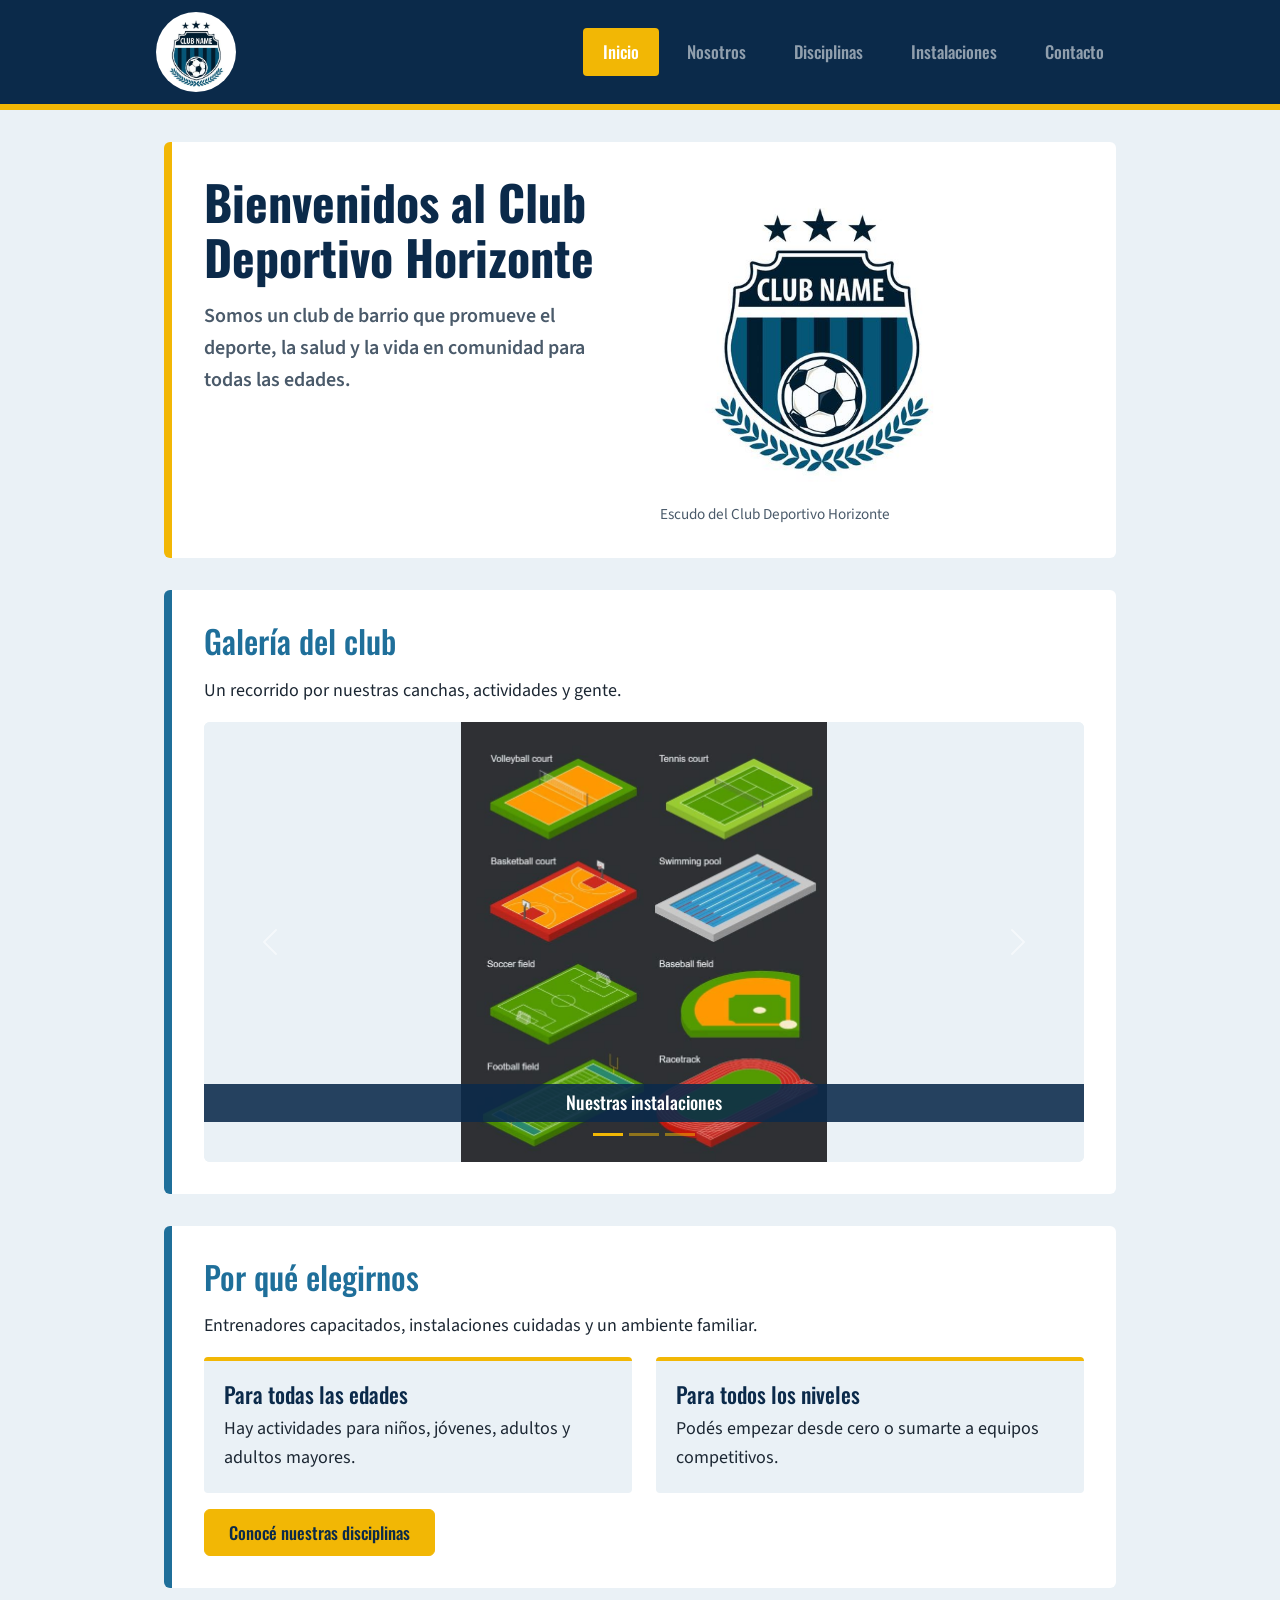
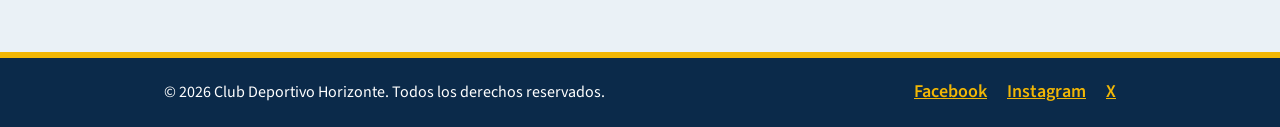
==== commit 5bb1d86e: "feat: add SEO meta tags, AOS animations and responsive navbar breakpoint" ====
--- a/index.html
+++ b/index.html
@@ -3,26 +3,27 @@
 <head>
   <meta charset="UTF-8">
   <meta name="viewport" content="width=device-width, initial-scale=1.0">
-  <meta name="description" content="Club deportivo de barrio con fútbol, básquet y natación para todas las edades y niveles. Conocé nuestras disciplinas y sumate al club.">
-  <title>Club Deportivo Horizonte | Deportes para todas las edades</title>
-  <link rel="icon" type="image/jpeg" href="img/escudo-club-deportivo-horizonte.jpg">
+  <title>Club Deportivo Horizonte | Deporte para toda la familia</title>
+  <meta name="description" content="Club Deportivo Horizonte: un club de barrio con fútbol, básquet y natación para todas las edades. Conocé nuestras actividades, instalaciones y cómo asociarte.">
+  <meta name="keywords" content="club deportivo, club de barrio, fútbol, básquet, natación, deporte para toda la familia, Buenos Aires">
+  <meta name="author" content="Agustin">
+  <link rel="icon" type="image/jpeg" href="assets/img/logo.jpg">
   <link rel="preconnect" href="https://fonts.googleapis.com">
   <link rel="preconnect" href="https://fonts.gstatic.com" crossorigin>
   <link href="https://fonts.googleapis.com/css2?family=Oswald:wght@500;700&family=Source+Sans+3:wght@400;600&display=swap" rel="stylesheet">
   <!-- Bootstrap (CSS por CDN): va antes de nuestro CSS para poder personalizarlo -->
   <link href="https://cdn.jsdelivr.net/npm/bootstrap@5.3.3/dist/css/bootstrap.min.css" rel="stylesheet">
-  <!-- AOS (animaciones al hacer scroll): va antes de nuestro CSS -->
-  <link href="https://cdn.jsdelivr.net/npm/aos@2.3.4/dist/aos.css" rel="stylesheet">
-  <link rel="stylesheet" href="css/style.css">
+  <!-- AOS: animaciones al hacer scroll -->
+  <link href="https://cdn.jsdelivr.net/npm/aos@2.3.1/dist/aos.css" rel="stylesheet">
+  <link rel="stylesheet" href="styles/style.css">
 </head>
 <body class="pagina">
-  <a class="visually-hidden-focusable" href="#contenido-principal">Saltar al contenido principal</a>
 
   <header class="encabezado">
-    <nav class="navbar navbar-expand-md navbar-club" data-bs-theme="dark" aria-label="Navegación principal">
+    <nav class="navbar navbar-expand-lg navbar-club" data-bs-theme="dark" aria-label="Navegación principal">
       <div class="container-fluid navbar__contenedor">
         <a class="navbar-brand logo" href="index.html">
-          <img class="logo__imagen" src="img/escudo-club-deportivo-horizonte.jpg" alt="Club Deportivo Horizonte, ir al inicio">
+          <img class="logo__imagen" src="assets/img/logo.jpg" alt="Escudo del Club Deportivo Horizonte">
         </a>
         <button class="navbar-toggler menu__boton" type="button" data-bs-toggle="collapse" data-bs-target="#menu-principal" aria-controls="menu-principal" aria-expanded="false" aria-label="Abrir o cerrar el menú">
           <span class="navbar-toggler-icon"></span>
@@ -40,18 +41,18 @@
     </nav>
   </header>
 
-  <main class="contenido" id="contenido-principal">
+  <main class="contenido">
     <section class="seccion seccion--principal">
-      <h1 class="titulo-principal">Club Deportivo Horizonte: deporte, salud y comunidad en el barrio</h1>
+      <h1 class="titulo-principal">Bienvenidos al Club Deportivo Horizonte</h1>
       <p class="texto texto--destacado">Somos un club de barrio que promueve el deporte, la salud y la vida en comunidad para todas las edades.</p>
       <figure class="figura figura--escudo" data-aos="zoom-in" data-aos-delay="200">
-        <img class="figura__imagen" src="img/escudo-club-deportivo-horizonte.jpg" alt="Escudo del Club Deportivo Horizonte: pelota de fútbol sobre franjas azules, con tres estrellas y laureles">
+        <img class="figura__imagen" src="assets/img/logo.jpg" alt="Escudo del Club Deportivo Horizonte">
         <figcaption class="figura__leyenda">Escudo del Club Deportivo Horizonte</figcaption>
       </figure>
     </section>
 
     <section class="seccion" data-aos="fade-up">
-      <h2 class="titulo-seccion">Galería: canchas, deportes y comunidad del club</h2>
+      <h2 class="titulo-seccion">Galería del club</h2>
       <p class="texto">Un recorrido por nuestras canchas, actividades y gente.</p>
       <div id="galeria-club" class="carousel slide galeria" data-bs-ride="carousel" aria-label="Galería de imágenes del club">
         <div class="carousel-indicators">
@@ -61,19 +62,19 @@
         </div>
         <div class="carousel-inner galeria__marco">
         <div class="carousel-item active">
-          <img class="d-block w-100 galeria__imagen" src="img/ilustracion-canchas-pileta-instalaciones.jpg" alt="Ilustración de las canchas y espacios deportivos: vóley, tenis, básquet, fútbol, béisbol, pileta y pista de atletismo">
+          <img class="d-block w-100 galeria__imagen" src="assets/img/instalaciones.jpg" alt="Canchas para cada deporte del club">
           <div class="carousel-caption galeria__leyenda">
             <h3 class="galeria__titulo">Nuestras instalaciones</h3>
           </div>
         </div>
         <div class="carousel-item">
-          <img class="d-block w-100 galeria__imagen" src="img/ilustracion-deportes-disciplinas-club.jpg" alt="Ilustración de deportes: ciclismo, tenis, fútbol, esquí, patinaje, béisbol, natación, vóley, hockey, básquet, atletismo y karate">
+          <img class="d-block w-100 galeria__imagen" src="assets/img/disciplinas.jpg" alt="Distintos deportes que se practican en el club">
           <div class="carousel-caption galeria__leyenda">
             <h3 class="galeria__titulo">Disciplinas para todos</h3>
           </div>
         </div>
         <div class="carousel-item">
-          <img class="d-block w-100 galeria__imagen" src="img/ilustracion-personas-saludando-club.jpg" alt="Grupo de cinco personas ilustradas que saludan con la mano">
+          <img class="d-block w-100 galeria__imagen" src="assets/img/nosotros.jpg" alt="Personas del club saludando">
           <div class="carousel-caption galeria__leyenda">
             <h3 class="galeria__titulo">Una gran comunidad</h3>
           </div>
@@ -91,14 +92,14 @@
     </section>
 
     <section class="seccion" data-aos="fade-up">
-      <h2 class="titulo-seccion">Por qué elegir el Club Deportivo Horizonte</h2>
+      <h2 class="titulo-seccion">Por qué elegirnos</h2>
       <p class="texto">Entrenadores capacitados, instalaciones cuidadas y un ambiente familiar.</p>
       <div class="tarjetas">
-          <article class="tarjeta">
+          <article class="tarjeta" data-aos="fade-up" data-aos-delay="0">
             <h3 class="tarjeta__titulo">Para todas las edades</h3>
             <p class="texto">Hay actividades para niños, jóvenes, adultos y adultos mayores.</p>
           </article>
-          <article class="tarjeta">
+          <article class="tarjeta" data-aos="fade-up" data-aos-delay="100">
             <h3 class="tarjeta__titulo">Para todos los niveles</h3>
             <p class="texto">Podés empezar desde cero o sumarte a equipos competitivos.</p>
           </article>
@@ -122,8 +123,10 @@
 
   <!-- Bootstrap (JS por CDN): va justo antes de cerrar el body -->
   <script src="https://cdn.jsdelivr.net/npm/bootstrap@5.3.3/dist/js/bootstrap.bundle.min.js"></script>
-  <!-- AOS (JS por CDN) y script propio que lo inicia -->
-  <script src="https://cdn.jsdelivr.net/npm/aos@2.3.4/dist/aos.js"></script>
-  <script src="js/main.js"></script>
+  <!-- AOS (JS por CDN) y su inicialización -->
+  <script src="https://cdn.jsdelivr.net/npm/aos@2.3.1/dist/aos.js"></script>
+  <script>
+    AOS.init({ duration: 800, once: true });
+  </script>
 </body>
 </html>
--- a/styles/style.css
+++ b/styles/style.css
@@ -0,0 +1,576 @@
+@charset "UTF-8";
+/* ==========================================================
+   VARIABLES - Todos los valores que se repiten viven acá.
+   Si querés cambiar un color o una medida, se cambia una
+   sola vez en este archivo.
+   ========================================================== */
+/* ---------- Colores (paleta tomada del escudo) ---------- */
+/* Transparencias derivadas del azul marino */
+/* ---------- Tipografía (siempre con fuente de respaldo) ---------- */
+/* ---------- Espaciado ---------- */
+/* ---------- Bordes y radios ---------- */
+/* ---------- Transiciones ---------- */
+/* ---------- Medidas del layout ---------- */
+/* ---------- Breakpoints (mobile-first: siempre min-width) ---------- */
+/* ---------- Ícono del acordeón abierto (flecha blanca) ---------- */
+/* ==========================================================
+   MIXINS - Bloques de estilo reutilizables
+   ========================================================== */
+/* ==========================================================
+   PLACEHOLDERS - Estilos compartidos para usar con @extend
+   (un placeholder no genera CSS por sí solo: se arma con los
+   selectores que lo extienden)
+   ========================================================== */
+.pie__contenido, .contenido, .navbar__contenedor {
+  max-width: 1000px;
+  margin: 0 auto;
+}
+
+.logo, .logo__imagen {
+  border-radius: 50%;
+}
+
+/* ---------- 1. REINICIO GLOBAL (Box Model) ---------- */
+* {
+  margin: 0;
+  padding: 0;
+  box-sizing: border-box;
+}
+
+/* ---------- 2. BASE (mobile) ---------- */
+.pagina {
+  display: flex;
+  flex-direction: column;
+  min-height: 100vh;
+  font-family: "Source Sans 3", Arial, sans-serif;
+  font-size: 1.0625rem;
+  line-height: 1.6;
+  color: #1c2733;
+  background-color: #eaf1f6;
+}
+@media (min-width: 768px) {
+  .pagina {
+    font-size: 1.125rem;
+  }
+}
+
+/* Bootstrap agrega márgenes y rellenos a estas etiquetas: los quitamos
+   para seguir controlando el espaciado con gap */
+h1, h2, h3, p, ul, figure {
+  margin: 0;
+}
+
+ul {
+  padding: 0;
+  list-style: none;
+}
+
+img {
+  display: block;
+  max-width: 100%;
+  height: auto;
+}
+
+a {
+  color: #1f6f9a;
+}
+
+/* ---------- TIPOGRAFÍA (mobile) ---------- */
+.titulo-principal {
+  grid-area: titulo;
+  font-family: "Oswald", "Arial Narrow", sans-serif;
+  font-size: 2.25rem;
+  font-weight: 700;
+  line-height: 1.15;
+  color: #0b2a4a;
+}
+@media (min-width: 768px) {
+  .titulo-principal {
+    font-size: 2.75rem;
+  }
+}
+@media (min-width: 1024px) {
+  .titulo-principal {
+    font-size: 3rem;
+  }
+}
+@media (prefers-reduced-motion: no-preference) {
+  .titulo-principal {
+    animation: aparecer-arriba 0.8s ease-out 0s both;
+  }
+}
+
+.titulo-seccion {
+  font-family: "Oswald", "Arial Narrow", sans-serif;
+  font-size: 1.625rem;
+  font-weight: 500;
+  line-height: 1.2;
+  color: #1f6f9a;
+}
+@media (min-width: 768px) {
+  .titulo-seccion {
+    font-size: 2rem;
+  }
+}
+
+.texto {
+  font-size: 1.0625rem;
+  font-weight: 400;
+  max-width: 65ch;
+}
+@media (min-width: 768px) {
+  .texto {
+    font-size: 1.125rem;
+  }
+}
+.texto--destacado {
+  grid-area: texto;
+  font-size: 1.125rem;
+  font-weight: 600;
+  color: #4a5a6a;
+}
+@media (min-width: 768px) {
+  .texto--destacado {
+    font-size: 1.25rem;
+  }
+}
+@media (prefers-reduced-motion: no-preference) {
+  .texto--destacado {
+    animation: aparecer-arriba 0.8s ease-out 0.2s both;
+  }
+}
+
+/* ---------- ANIMACIONES NATIVAS (@keyframes) ---------- */
+@keyframes aparecer-arriba {
+  from {
+    opacity: 0;
+    transform: translateY(24px);
+  }
+  to {
+    opacity: 1;
+    transform: none;
+  }
+}
+/* ---------- ENCABEZADO Y LOGO ---------- */
+.encabezado {
+  background-color: #0b2a4a;
+  border-bottom: 6px solid #f2b705;
+}
+
+.logo {
+  display: block;
+  padding: 0;
+  margin: 0;
+  transition: transform 0.25s ease;
+}
+.logo__imagen {
+  width: 72px;
+  height: 72px;
+  background-color: #ffffff;
+}
+@media (min-width: 768px) {
+  .logo__imagen {
+    width: 80px;
+    height: 80px;
+  }
+}
+.logo:hover {
+  transform: scale(1.06);
+}
+.logo:focus-visible {
+  outline: 3px solid #f2b705;
+  outline-offset: 4px;
+}
+.logo:active {
+  transform: scale(0.96);
+}
+
+/* ---------- NAVBAR DE BOOTSTRAP (personalizada) ---------- */
+/* Variables de Bootstrap redefinidas con nuestra paleta */
+.navbar-club {
+  --bs-navbar-color: #ffffff;
+  --bs-navbar-hover-color: #ffffff;
+  --bs-navbar-active-color: #0b2a4a;
+  --bs-navbar-nav-link-padding-x: 20px;
+  padding: 12px 0;
+}
+
+.navbar__contenedor {
+  padding-left: 16px;
+  padding-right: 16px;
+}
+
+.menu__boton {
+  transition: background-color 0.25s ease, transform 0.15s ease;
+}
+.menu__boton:hover {
+  background-color: #1f6f9a;
+}
+.menu__boton:focus-visible {
+  outline: 3px solid #f2b705;
+  outline-offset: 3px;
+  box-shadow: none;
+}
+.menu__boton:active {
+  transform: scale(0.94);
+}
+.menu__lista {
+  --bs-nav-link-padding-x: 20px;
+  --bs-nav-link-padding-y: 10px;
+  gap: 8px;
+  padding-top: 12px;
+}
+@media (min-width: 992px) {
+  .menu__lista {
+    padding-top: 0;
+  }
+}
+.menu__enlace {
+  font-family: "Oswald", "Arial Narrow", sans-serif;
+  font-size: 1.0625rem;
+  font-weight: 500;
+  border-radius: 4px;
+  transition: background-color 0.25s ease, color 0.25s ease, transform 0.15s ease;
+}
+.menu__enlace:hover {
+  background-color: #1f6f9a;
+}
+.menu__enlace:focus-visible {
+  outline: 3px solid #f2b705;
+  outline-offset: 2px;
+}
+.menu__enlace:active {
+  background-color: #0b2a4a;
+  transform: scale(0.96);
+}
+.menu__enlace--activo {
+  background-color: #f2b705;
+}
+.menu__enlace--activo:hover, .menu__enlace--activo:active {
+  background-color: #f2b705;
+}
+
+/* ---------- CONTENIDO PRINCIPAL (mobile: secciones apiladas) ---------- */
+.contenido {
+  flex: 1;
+  width: 100%;
+  padding: 20px 16px;
+}
+@media (min-width: 768px) {
+  .contenido {
+    padding: 32px 24px;
+  }
+}
+
+.seccion {
+  display: flex;
+  flex-direction: column;
+  gap: 16px;
+  background-color: #ffffff;
+  border-left: 8px solid #1f6f9a;
+  border-radius: 6px;
+  padding: 20px;
+  margin-bottom: 24px;
+}
+.seccion--principal {
+  display: grid;
+  grid-template-columns: 1fr;
+  grid-template-areas: "titulo" "texto" "imagen";
+  gap: 16px;
+  border-left-color: #f2b705;
+}
+@media (min-width: 1024px) {
+  .seccion--principal {
+    grid-template-columns: 1fr 1fr;
+    grid-template-rows: auto 1fr;
+    grid-template-areas: "titulo imagen" "texto  imagen";
+    column-gap: 32px;
+    align-items: start;
+  }
+}
+@media (min-width: 768px) {
+  .seccion {
+    padding: 32px;
+    margin-bottom: 32px;
+  }
+}
+
+/* ---------- IMÁGENES ---------- */
+.figura {
+  grid-area: imagen;
+  width: 100%;
+}
+.figura__imagen {
+  width: 100%;
+  border-radius: 6px;
+}
+.figura__leyenda {
+  margin-top: 8px;
+  font-size: 0.95rem;
+  color: #4a5a6a;
+}
+.figura--escudo {
+  max-width: 320px;
+}
+.figura--ancha {
+  max-width: 640px;
+}
+.figura--vertical {
+  max-width: 340px;
+}
+@media (min-width: 1024px) {
+  .figura {
+    align-self: center;
+  }
+}
+
+/* ---------- TARJETAS (mobile: una debajo de otra) ---------- */
+.tarjetas {
+  display: flex;
+  flex-direction: column;
+  gap: 16px;
+}
+@media (min-width: 768px) {
+  .tarjetas {
+    flex-direction: row;
+    gap: 24px;
+  }
+}
+
+.tarjeta {
+  display: flex;
+  flex-direction: column;
+  gap: 8px;
+  background-color: #eaf1f6;
+  border-top: 4px solid #f2b705;
+  border-radius: 4px;
+  padding: 20px;
+}
+.tarjeta__titulo {
+  font-family: "Oswald", "Arial Narrow", sans-serif;
+  font-size: 1.375rem;
+  font-weight: 500;
+  color: #0b2a4a;
+}
+@media (min-width: 768px) {
+  .tarjeta {
+    flex: 1 1 0;
+  }
+}
+
+/* ---------- BOTONES (Bootstrap + paleta propia) ---------- */
+.acciones {
+  display: flex;
+  flex-wrap: wrap;
+  gap: 12px;
+}
+
+.boton {
+  --bs-btn-color: #0b2a4a;
+  --bs-btn-bg: #f2b705;
+  --bs-btn-border-color: #f2b705;
+  --bs-btn-hover-color: #ffffff;
+  --bs-btn-hover-bg: #1f6f9a;
+  --bs-btn-hover-border-color: #1f6f9a;
+  --bs-btn-active-color: #ffffff;
+  --bs-btn-active-bg: #0b2a4a;
+  --bs-btn-active-border-color: #0b2a4a;
+  --bs-btn-padding-x: 24px;
+  --bs-btn-padding-y: 10px;
+  font-family: "Oswald", "Arial Narrow", sans-serif;
+  font-size: 1.0625rem;
+  font-weight: 500;
+  transition: background-color 0.25s ease, color 0.25s ease, border-color 0.25s ease, transform 0.15s ease;
+}
+.boton:hover {
+  transform: translateY(-2px);
+}
+.boton:focus-visible {
+  outline: 3px solid #0b2a4a;
+  outline-offset: 3px;
+  box-shadow: none;
+}
+.boton:active {
+  transform: translateY(0) scale(0.97);
+}
+.boton--secundario {
+  --bs-btn-color: #0b2a4a;
+  --bs-btn-bg: transparent;
+  --bs-btn-border-color: #1f6f9a;
+  --bs-btn-hover-bg: #1f6f9a;
+  --bs-btn-hover-border-color: #1f6f9a;
+}
+
+/* ---------- GALERÍA: CAROUSEL DE BOOTSTRAP ---------- */
+.galeria__marco {
+  border-radius: 6px;
+  background-color: #eaf1f6;
+}
+.galeria__imagen {
+  height: 240px;
+  object-fit: contain;
+  background-color: #eaf1f6;
+}
+@media (min-width: 768px) {
+  .galeria__imagen {
+    height: 360px;
+  }
+}
+@media (min-width: 1024px) {
+  .galeria__imagen {
+    height: 440px;
+  }
+}
+.galeria__leyenda {
+  left: 0;
+  right: 0;
+  bottom: 40px;
+  padding: 8px 16px;
+  background-color: rgba(11, 42, 74, 0.88);
+}
+.galeria__titulo {
+  font-family: "Oswald", "Arial Narrow", sans-serif;
+  font-size: 1.125rem;
+  font-weight: 500;
+}
+.galeria__control {
+  transition: opacity 0.25s ease, background-color 0.25s ease;
+}
+.galeria__control:hover {
+  opacity: 1;
+  background-color: rgba(11, 42, 74, 0.45);
+}
+.galeria__control:focus-visible {
+  opacity: 1;
+  outline: 3px solid #f2b705;
+  outline-offset: -3px;
+}
+.galeria__control:active {
+  background-color: rgba(11, 42, 74, 0.7);
+}
+
+.carousel-indicators .galeria__indicador {
+  background-color: #f2b705;
+  transition: opacity 0.25s ease, transform 0.25s ease;
+}
+.carousel-indicators .galeria__indicador:hover {
+  opacity: 1;
+  transform: scaleY(2);
+}
+.carousel-indicators .galeria__indicador:focus-visible {
+  opacity: 1;
+  outline: 3px solid #ffffff;
+  outline-offset: 2px;
+}
+.carousel-indicators .galeria__indicador:active {
+  transform: scaleY(1);
+}
+
+/* ---------- ACORDEÓN DE BOOTSTRAP (hitos) ---------- */
+.hitos {
+  --bs-accordion-border-color: #1f6f9a;
+  --bs-accordion-active-color: #ffffff;
+  --bs-accordion-active-bg: #0b2a4a;
+  --bs-accordion-btn-focus-box-shadow: none;
+  --bs-accordion-btn-active-icon: url("data:image/svg+xml,%3csvg xmlns='http://www.w3.org/2000/svg' viewBox='0 0 16 16' fill='%23ffffff'%3e%3cpath fill-rule='evenodd' d='M1.646 4.646a.5.5 0 0 1 .708 0L8 10.293l5.646-5.647a.5.5 0 0 1 .708.708l-6 6a.5.5 0 0 1-.708 0l-6-6a.5.5 0 0 1 0-.708z'/%3e%3c/svg%3e");
+}
+.hitos__boton {
+  font-family: "Oswald", "Arial Narrow", sans-serif;
+  font-size: 1.125rem;
+  font-weight: 500;
+  color: #0b2a4a;
+  transition: background-color 0.25s ease, color 0.25s ease;
+}
+.hitos__boton.collapsed:hover {
+  background-color: #eaf1f6;
+}
+.hitos__boton:not(.collapsed):hover {
+  background-color: #1f6f9a;
+}
+.hitos__boton:focus-visible {
+  outline: 3px solid #f2b705;
+  outline-offset: -3px;
+}
+.hitos__boton.collapsed:active {
+  background-color: #d5e3ed;
+}
+.hitos__cuerpo {
+  color: #1c2733;
+}
+
+/* ---------- MODAL DE BOOTSTRAP ---------- */
+.ventana {
+  border: 0;
+  border-top: 6px solid #f2b705;
+  border-radius: 6px;
+}
+.ventana__titulo {
+  font-family: "Oswald", "Arial Narrow", sans-serif;
+  font-size: 1.5rem;
+  font-weight: 500;
+  color: #0b2a4a;
+}
+.ventana__cerrar {
+  transition: opacity 0.25s ease, transform 0.15s ease;
+}
+.ventana__cerrar:hover {
+  opacity: 1;
+  transform: rotate(90deg);
+}
+.ventana__cerrar:focus-visible {
+  outline: 3px solid #f2b705;
+  box-shadow: none;
+}
+.ventana__cerrar:active {
+  transform: rotate(90deg) scale(0.9);
+}
+
+/* ---------- PIE DE PÁGINA (mobile) ---------- */
+.pie {
+  background-color: #0b2a4a;
+  color: #ffffff;
+  border-top: 6px solid #f2b705;
+}
+.pie__contenido {
+  display: flex;
+  flex-direction: column;
+  gap: 12px;
+  align-items: center;
+  padding: 20px 16px;
+  text-align: center;
+}
+@media (min-width: 768px) {
+  .pie__contenido {
+    flex-direction: row;
+    justify-content: space-between;
+    padding: 20px 24px;
+    text-align: left;
+  }
+}
+.pie__texto {
+  font-size: 1rem;
+}
+.pie__redes {
+  display: flex;
+  align-items: center;
+  gap: 20px;
+}
+.pie__enlace {
+  display: inline-block;
+  color: #f2b705;
+  font-weight: 600;
+  transition: color 0.25s ease, transform 0.15s ease;
+}
+.pie__enlace:hover {
+  color: #ffffff;
+  transform: translateY(-2px);
+}
+.pie__enlace:focus-visible {
+  color: #ffffff;
+  outline: 3px solid #f2b705;
+  outline-offset: 3px;
+}
+.pie__enlace:active {
+  color: #f2b705;
+  transform: translateY(0);
+}
